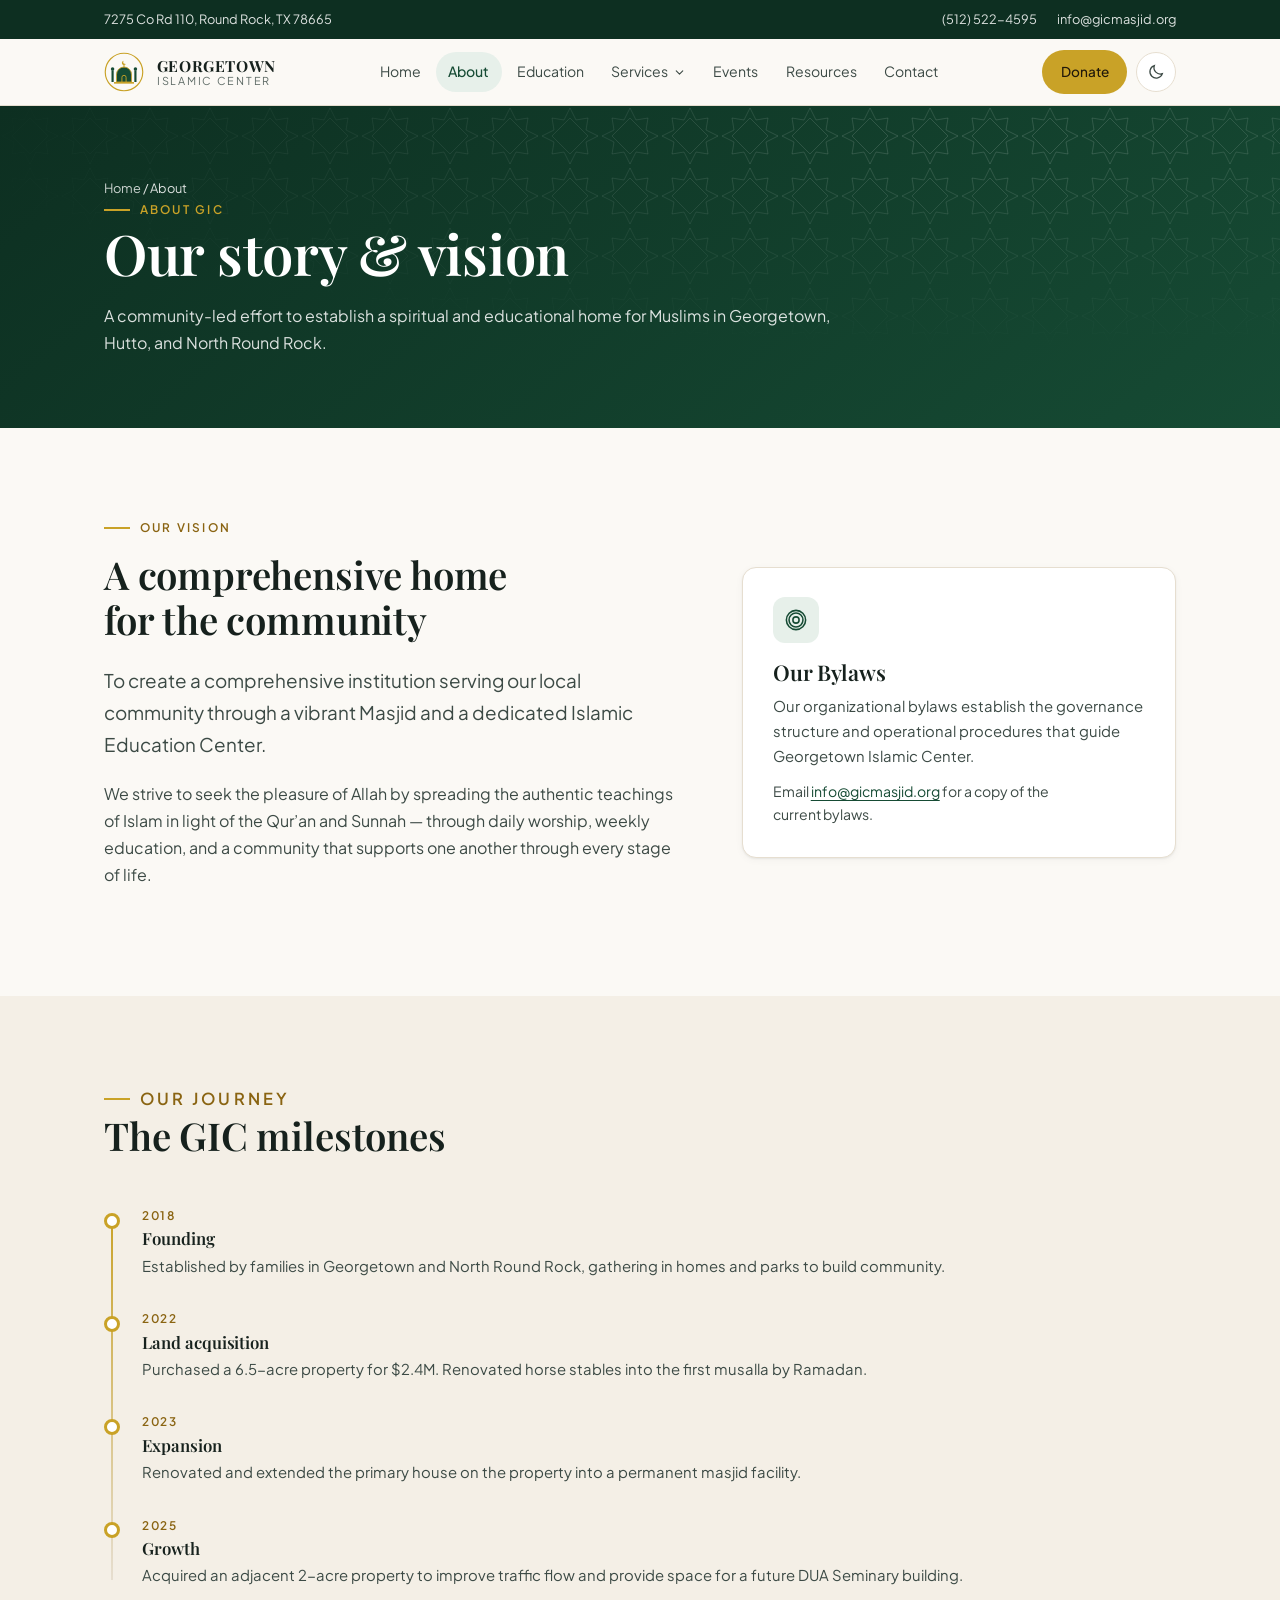
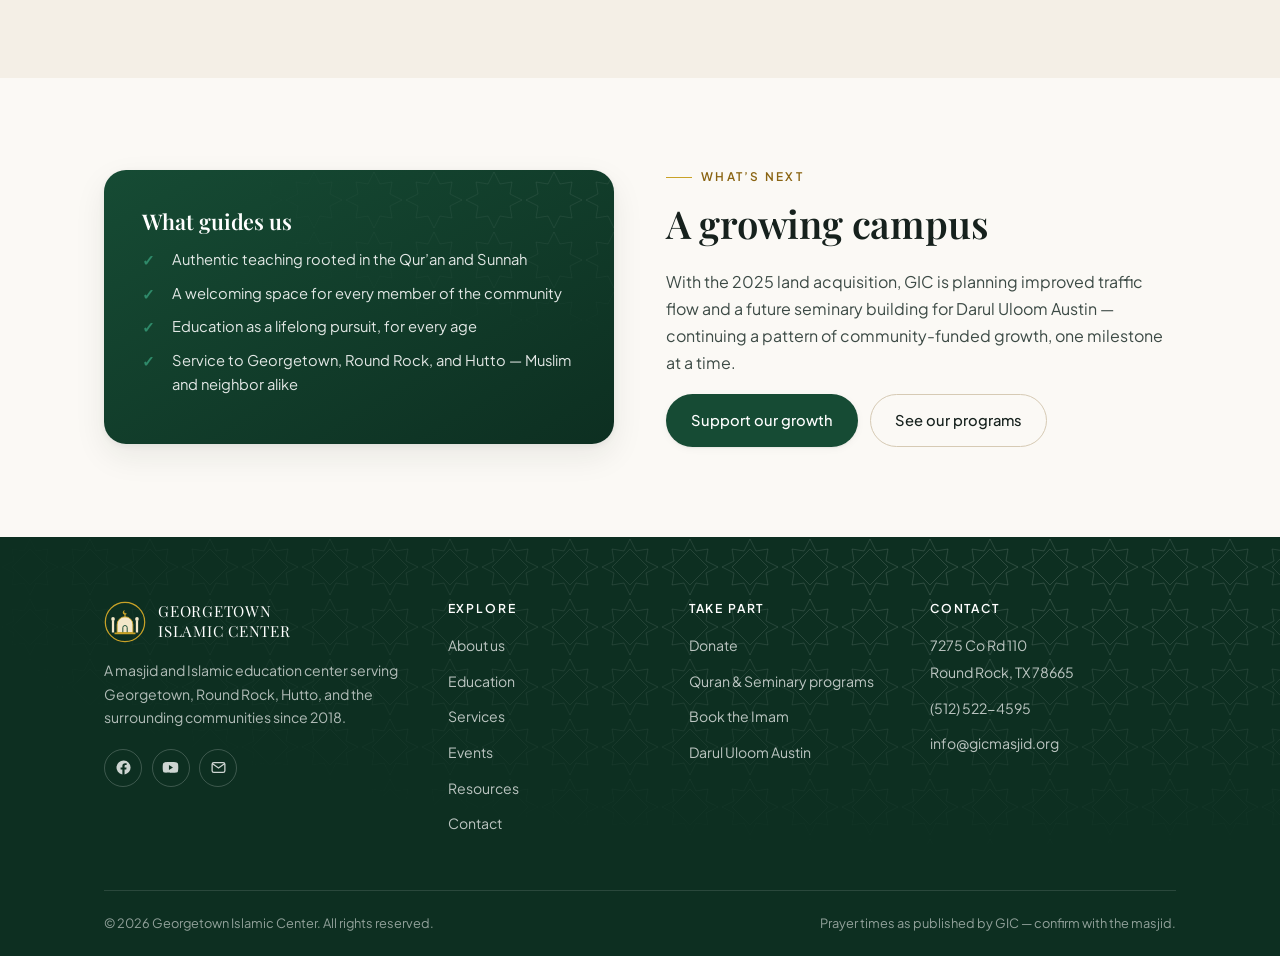
==== about.html @ dbbbb396 "Build GIC website: static HTML/CSS/JS, inspired by gicmasjid.org - Home, About, Education, Services," ====
<!doctype html>
<html lang="en">
<head>
<meta charset="utf-8">
<meta name="viewport" content="width=device-width, initial-scale=1">
<title>About Us | Georgetown Islamic Center</title>
<meta name="description" content="The story of Georgetown Islamic Center (GIC) — founded in 2018, from home gatherings to a 6.5-acre campus serving Georgetown, Round Rock, and Hutto, Texas.">
<link rel="canonical" href="https://akaban01.github.io/gic-web/about.html">
<meta property="og:type" content="website">
<meta property="og:site_name" content="Georgetown Islamic Center">
<meta property="og:title" content="About Us | Georgetown Islamic Center">
<meta property="og:description" content="The story of Georgetown Islamic Center (GIC) — founded in 2018, from home gatherings to a 6.5-acre campus serving Georgetown, Round Rock, and Hutto, Texas.">
<meta property="og:url" content="https://akaban01.github.io/gic-web/about.html">
<meta name="twitter:card" content="summary">
<meta name="theme-color" content="#164b34">
<link rel="icon" href="assets/img/favicon.svg" type="image/svg+xml">
<link rel="apple-touch-icon" href="assets/img/favicon.svg">
<link rel="preconnect" href="https://fonts.googleapis.com">
<link rel="preconnect" href="https://fonts.gstatic.com" crossorigin>
<link href="https://fonts.googleapis.com/css2?family=Playfair+Display:wght@600;700;800;900&family=Plus+Jakarta+Sans:wght@400;500;600;700;800&display=swap" rel="stylesheet">
<link rel="stylesheet" href="assets/css/site.css">
<script>(function(){try{var t=localStorage.getItem("gic-theme");if(t==="dark"||t==="light")document.documentElement.setAttribute("data-theme",t);}catch(e){}})();</script>
<script type="application/ld+json">
{
  "@context": "https://schema.org",
  "@type": "Mosque",
  "name": "Georgetown Islamic Center",
  "alternateName": "GIC",
  "url": "https://akaban01.github.io/gic-web/",
  "sameAs": ["https://www.facebook.com/GICMasjid/", "https://www.youtube.com/@gicmasjid"],
  "telephone": "+15125224595",
  "email": "info@gicmasjid.org",
  "foundingDate": "2018",
  "address": {
    "@type": "PostalAddress",
    "streetAddress": "7275 Co Rd 110",
    "addressLocality": "Round Rock",
    "addressRegion": "TX",
    "postalCode": "78665",
    "addressCountry": "US"
  }
}
</script>
</head>
<body>
<a class="skip-link" href="#main">Skip to content</a>
<div class="topbar">
  <div class="wrap">
    <div class="topbar-links">
      <a href="https://www.google.com/maps/search/?api=1&query=7275+Co+Rd+110+Round+Rock+TX+78665" target="_blank" rel="noopener">7275 Co Rd 110, Round Rock, TX 78665</a>
    </div>
    <div class="topbar-meta">
      <a href="tel:+15125224595">(512) 522-4595</a>
      <a href="mailto:info@gicmasjid.org">info@gicmasjid.org</a>
    </div>
  </div>
</div>
<header class="site-header">
  <div class="wrap">
    <a class="brand" href="index.html">
      <svg viewBox="0 0 48 48" aria-hidden="true" focusable="false">
  <circle cx="24" cy="24" r="22.5" fill="none" stroke="#c9a227" stroke-width="1.4"/>
  <rect x="9" y="22" width="2.6" height="14" fill="#164b34"/>
  <circle cx="10.3" cy="20.5" r="2.1" fill="#164b34"/>
  <rect x="36.4" y="22" width="2.6" height="14" fill="#164b34"/>
  <circle cx="37.7" cy="20.5" r="2.1" fill="#164b34"/>
  <path d="M15 36V27a9 9 0 0 1 18 0v9z" fill="#164b34"/>
  <path d="M15 36V27a9 9 0 0 1 18 0v9z" fill="none" stroke="#c9a227" stroke-width="1"/>
  <path d="M21.5 36v-5.5a2.5 2.5 0 0 1 5 0V36" fill="none" stroke="#c9a227" stroke-width="1.1"/>
  <path d="M24 18v-4" stroke="#c9a227" stroke-width="1.3" stroke-linecap="round"/>
  <path d="M24 10.5a2.6 2.6 0 1 0 2.4 3.6 2 2 0 1 1 -2.4-3.6z" fill="#c9a227"/>
  <path d="M12 36h24v2H12z" fill="#c9a227"/>
</svg>
      <span class="brand-text">
        <span class="brand-name">Georgetown</span>
        <span class="brand-sub">Islamic Center</span>
      </span>
    </a>

    <nav class="nav" id="primary-nav" aria-label="Primary">
      <a href="index.html">Home</a><a href="about.html" aria-current="page">About</a><a href="education.html">Education</a><div data-dropdown><a href="services.html" data-dropdown-trigger>Services <svg viewBox="0 0 24 24" fill="none" stroke="currentColor" stroke-width="2" stroke-linecap="round" stroke-linejoin="round"><path d="m6 9 6 6 6-6"/></svg></a><div class="nav-submenu"><a href="services.html#funeral-services">Funeral</a><a href="services.html#marriage-services">Marriage</a><a href="services.html#imam-services">Imam</a></div></div><a href="events.html">Events</a><a href="resources.html">Resources</a><a href="contact.html">Contact</a>
    </nav>

    <div class="header-actions">
      <a class="btn btn-gold btn-sm hide-donate" href="donate.html">Donate</a>
      <button class="icon-btn" type="button" data-theme-toggle aria-label="Switch colour theme">
        <svg viewBox="0 0 24 24" fill="none" stroke="currentColor" stroke-width="1.7" aria-hidden="true"><path d="M20.5 14.2A8.4 8.4 0 0 1 9.8 3.5a8.5 8.5 0 1 0 10.7 10.7z"/></svg>
      </button>
      <button class="icon-btn nav-toggle" type="button" data-nav-toggle aria-expanded="false" aria-controls="primary-nav" aria-label="Open menu">
        <svg viewBox="0 0 24 24" fill="none" stroke="currentColor" stroke-width="1.8" stroke-linecap="round" aria-hidden="true"><path d="M4 7h16M4 12h16M4 17h16"/></svg>
      </button>
    </div>
  </div>
</header>
<div class="nav-backdrop" aria-hidden="true"></div>

<main id="main">
<section class="page-hero">
  <div class="hero-pattern" aria-hidden="true"></div>
  <div class="wrap">
    <p class="crumbs"><a href="index.html">Home</a> / About</p>
    <p class="eyebrow">About GIC</p>
    <h1>Our story &amp; vision</h1>
    <p>A community-led effort to establish a spiritual and educational home for Muslims in Georgetown, Hutto, and North Round Rock.</p>
  </div>
</section>

<section>
  <div class="wrap">
    <div class="split wide-left">
      <div>
        <p class="eyebrow">Our vision</p>
        <h2>A comprehensive home for the community</h2>
        <p class="lead">To create a comprehensive institution serving our local community through a vibrant Masjid and a dedicated Islamic Education Center.</p>
        <p>We strive to seek the pleasure of Allah by spreading the authentic teachings of Islam in light of the Qur&rsquo;an and Sunnah &mdash; through daily worship, weekly education, and a community that supports one another through every stage of life.</p>
      </div>
      <div class="card">
        <span class="card-icon" aria-hidden="true"><svg viewBox="0 0 24 24" fill="none" stroke="currentColor" stroke-width="1.7"><circle cx="12" cy="12" r="3.4"/><circle cx="12" cy="12" r="7.6"/><circle cx="12" cy="12" r="10.5"/></svg></span>
        <h3>Our Bylaws</h3>
        <p>Our organizational bylaws establish the governance structure and operational procedures that guide Georgetown Islamic Center.</p>
        <p style="font-size:.88rem;">Email <a href="mailto:info@gicmasjid.org">info@gicmasjid.org</a> for a copy of the current bylaws.</p>
      </div>
    </div>
  </div>
</section>

<section class="bg-alt">
  <div class="wrap">
    <div class="section-head">
      <p class="eyebrow">Our journey</p>
      <h2>The GIC milestones</h2>
    </div>
    <ol class="timeline">
      <li>
        <span class="year">2018</span>
        <h3>Founding</h3>
        <p>Established by families in Georgetown and North Round Rock, gathering in homes and parks to build community.</p>
      </li>
      <li>
        <span class="year">2022</span>
        <h3>Land acquisition</h3>
        <p>Purchased a 6.5-acre property for $2.4M. Renovated horse stables into the first musalla by Ramadan.</p>
      </li>
      <li>
        <span class="year">2023</span>
        <h3>Expansion</h3>
        <p>Renovated and extended the primary house on the property into a permanent masjid facility.</p>
      </li>
      <li>
        <span class="year">2025</span>
        <h3>Growth</h3>
        <p>Acquired an adjacent 2-acre property to improve traffic flow and provide space for a future DUA Seminary building.</p>
      </li>
    </ol>
  </div>
</section>

<section>
  <div class="wrap">
    <div class="split">
      <div class="frame">
        <div class="pattern-overlay" aria-hidden="true"></div>
        <h3>What guides us</h3>
        <ul class="check-list" style="margin-bottom:0;">
          <li style="color:rgba(255,255,255,.88)">Authentic teaching rooted in the Qur&rsquo;an and Sunnah</li>
          <li style="color:rgba(255,255,255,.88)">A welcoming space for every member of the community</li>
          <li style="color:rgba(255,255,255,.88)">Education as a lifelong pursuit, for every age</li>
          <li style="color:rgba(255,255,255,.88)">Service to Georgetown, Round Rock, and Hutto &mdash; Muslim and neighbor alike</li>
        </ul>
      </div>
      <div>
        <p class="eyebrow">What&rsquo;s next</p>
        <h2>A growing campus</h2>
        <p>With the 2025 land acquisition, GIC is planning improved traffic flow and a future seminary building for Darul Uloom Austin &mdash; continuing a pattern of community-funded growth, one milestone at a time.</p>
        <div class="btn-row">
          <a class="btn btn-primary" href="donate.html">Support our growth</a>
          <a class="btn btn-ghost" href="education.html">See our programs</a>
        </div>
      </div>
    </div>
  </div>
</section>

</main>

<footer class="site-footer">
  <div class="hero-pattern" aria-hidden="true"></div>
  <div class="wrap">
    <div class="footer-grid">
      <div>
        <div class="footer-brand">
          <svg viewBox="0 0 48 48" aria-hidden="true" focusable="false">
  <circle cx="24" cy="24" r="22.5" fill="none" stroke="#c9a227" stroke-width="1.4"/>
  <rect x="9" y="22" width="2.6" height="14" fill="#f3e7c9"/>
  <circle cx="10.3" cy="20.5" r="2.1" fill="#f3e7c9"/>
  <rect x="36.4" y="22" width="2.6" height="14" fill="#f3e7c9"/>
  <circle cx="37.7" cy="20.5" r="2.1" fill="#f3e7c9"/>
  <path d="M15 36V27a9 9 0 0 1 18 0v9z" fill="#f3e7c9"/>
  <path d="M15 36V27a9 9 0 0 1 18 0v9z" fill="none" stroke="#c9a227" stroke-width="1"/>
  <path d="M21.5 36v-5.5a2.5 2.5 0 0 1 5 0V36" fill="none" stroke="#164b34" stroke-width="1.1"/>
  <path d="M24 18v-4" stroke="#c9a227" stroke-width="1.3" stroke-linecap="round"/>
  <path d="M24 10.5a2.6 2.6 0 1 0 2.4 3.6 2 2 0 1 1 -2.4-3.6z" fill="#c9a227"/>
  <path d="M12 36h24v2H12z" fill="#c9a227"/>
</svg>
          <span>Georgetown<br>Islamic Center</span>
        </div>
        <p>A masjid and Islamic education center serving Georgetown, Round Rock, Hutto, and the surrounding communities since 2018.</p>
        <div class="socials">
          <a href="https://www.facebook.com/GICMasjid/" target="_blank" rel="noopener" aria-label="Facebook"><svg viewBox="0 0 24 24" fill="currentColor"><path d="M22 12a10 10 0 1 0-11.6 9.9v-7h-2.5V12h2.5V9.8c0-2.5 1.5-3.9 3.8-3.9 1.1 0 2.2.2 2.2.2v2.5h-1.3c-1.2 0-1.6.8-1.6 1.6V12h2.8l-.4 2.9h-2.4v7A10 10 0 0 0 22 12z"/></svg></a>
          <a href="https://www.youtube.com/@gicmasjid" target="_blank" rel="noopener" aria-label="YouTube"><svg viewBox="0 0 24 24" fill="currentColor"><path d="M23 12s0-3.5-.45-5.2a2.9 2.9 0 0 0-2-2C18.8 4.3 12 4.3 12 4.3s-6.8 0-8.55.5a2.9 2.9 0 0 0-2 2C1 8.5 1 12 1 12s0 3.5.45 5.2a2.9 2.9 0 0 0 2 2c1.75.5 8.55.5 8.55.5s6.8 0 8.55-.5a2.9 2.9 0 0 0 2-2C23 15.5 23 12 23 12zM9.8 15.4V8.6l5.7 3.4z"/></svg></a>
          <a href="mailto:info@gicmasjid.org" aria-label="Email"><svg viewBox="0 0 24 24" fill="none" stroke="currentColor" stroke-width="1.8"><rect x="3" y="5" width="18" height="14" rx="2.5"/><path d="m3.6 6.8 8.4 6 8.4-6"/></svg></a>
        </div>
      </div>

      <div>
        <h4>Explore</h4>
        <ul>
          <li><a href="about.html">About us</a></li>
          <li><a href="education.html">Education</a></li>
          <li><a href="services.html">Services</a></li>
          <li><a href="events.html">Events</a></li>
          <li><a href="resources.html">Resources</a></li>
          <li><a href="contact.html">Contact</a></li>
        </ul>
      </div>

      <div>
        <h4>Take part</h4>
        <ul>
          <li><a href="donate.html">Donate</a></li>
          <li><a href="education.html">Quran &amp; Seminary programs</a></li>
          <li><a href="services.html#imam-services">Book the Imam</a></li>
          <li><a href="https://darululoomaustin.org/" target="_blank" rel="noopener">Darul Uloom Austin</a></li>
        </ul>
      </div>

      <div>
        <h4>Contact</h4>
        <ul>
          <li><a href="https://www.google.com/maps/search/?api=1&query=7275+Co+Rd+110+Round+Rock+TX+78665" target="_blank" rel="noopener">7275 Co Rd 110<br>Round Rock, TX 78665</a></li>
          <li><a href="tel:+15125224595">(512) 522-4595</a></li>
          <li><a href="mailto:info@gicmasjid.org">info@gicmasjid.org</a></li>
        </ul>
      </div>
    </div>

    <div class="footer-bottom">
      <span>&copy; <span data-year>2026</span> Georgetown Islamic Center. All rights reserved.</span>
      <span>Prayer times as published by GIC &mdash; confirm with the masjid.</span>
    </div>
  </div>
</footer>

<script src="assets/js/site.js" defer></script>
</body>
</html>
---- assets/css/site.css ----
/* =========================================================
   Georgetown Islamic Center (GIC) — design system
   Deep green + gold + warm ivory, echoing GIC's own brand
   ========================================================= */

:root {
  /* Brand */
  --gold:        #c9a227;
  --gold-deep:   #8a6412;   /* label/text gold — 4.5:1+ on light surfaces */
  --gold-soft:   #f3e7c9;
  --green:       #164b34;
  --green-deep:  #0d2f21;
  --green-soft:  #e7f0ea;

  /* Surfaces & text (light) */
  --bg:          #fbf9f5;
  --bg-alt:      #f4efe6;
  --surface:     #ffffff;
  --surface-2:   #fdfbf7;
  --ink:         #16211d;
  --ink-2:       #3c4a45;
  --ink-3:       #5f6c67;
  --line:        #e6ded0;
  --line-strong: #d6cab4;
  --link:        #164b34;
  --accent:      #164b34;   /* accent that reads on --surface */

  --shadow-sm: 0 1px 2px rgba(22, 33, 29, .06), 0 2px 8px rgba(22, 33, 29, .04);
  --shadow-md: 0 2px 6px rgba(22, 33, 29, .06), 0 12px 32px rgba(22, 33, 29, .08);
  --shadow-lg: 0 4px 12px rgba(22, 33, 29, .08), 0 24px 60px rgba(22, 33, 29, .12);

  --radius:    14px;
  --radius-lg: 22px;
  --radius-sm: 9px;

  --font-display: "Playfair Display", "Iowan Old Style", Georgia, serif;
  --font-body: "Plus Jakarta Sans", -apple-system, BlinkMacSystemFont, "Segoe UI", Roboto, sans-serif;

  --wrap: 1160px;
  --gutter: clamp(1.15rem, 4vw, 2.75rem);

  --pattern-ink: rgba(22, 75, 52, .1);
}

@media (prefers-color-scheme: dark) {
  :root:not([data-theme="light"]) {
    --bg:          #0d1411;
    --bg-alt:      #121b17;
    --surface:     #151f1a;
    --surface-2:   #19241f;
    --ink:         #edeae2;
    --ink-2:       #bcc4bf;
    --ink-3:       #8b9691;
    --line:        #26332c;
    --line-strong: #35453c;
    --link:        #d8b94a;
    --accent:      #d8b94a;
    --gold-deep:   #e0c463;
    --green-soft:  #16302a;
    --gold-soft:   #2b2519;
    --shadow-sm: 0 1px 2px rgba(0,0,0,.4);
    --shadow-md: 0 2px 6px rgba(0,0,0,.35), 0 12px 32px rgba(0,0,0,.35);
    --shadow-lg: 0 4px 12px rgba(0,0,0,.4), 0 24px 60px rgba(0,0,0,.45);
    --pattern-ink: rgba(201, 162, 39, .09);
  }
}

:root[data-theme="dark"] {
  --bg:          #0d1411;
  --bg-alt:      #121b17;
  --surface:     #151f1a;
  --surface-2:   #19241f;
  --ink:         #edeae2;
  --ink-2:       #bcc4bf;
  --ink-3:       #8b9691;
  --line:        #26332c;
  --line-strong: #35453c;
  --link:        #d8b94a;
  --accent:      #d8b94a;
  --gold-deep:   #e0c463;
  --green-soft:  #16302a;
  --gold-soft:   #2b2519;
  --shadow-sm: 0 1px 2px rgba(0,0,0,.4);
  --shadow-md: 0 2px 6px rgba(0,0,0,.35), 0 12px 32px rgba(0,0,0,.35);
  --shadow-lg: 0 4px 12px rgba(0,0,0,.4), 0 24px 60px rgba(0,0,0,.45);
  --pattern-ink: rgba(201, 162, 39, .09);
}

/* ---------- Base ---------- */

*, *::before, *::after { box-sizing: border-box; }

html { -webkit-text-size-adjust: 100%; scroll-behavior: smooth; overflow-x: hidden; }
@media (prefers-reduced-motion: reduce) { html { scroll-behavior: auto; } }

body {
  margin: 0;
  background: var(--bg);
  color: var(--ink);
  font-family: var(--font-body);
  font-size: 1rem;
  line-height: 1.68;
  -webkit-font-smoothing: antialiased;
  overflow-x: hidden;
}

h1, h2, h3, h4 {
  font-family: var(--font-display);
  font-weight: 600;
  line-height: 1.18;
  letter-spacing: -0.005em;
  color: var(--ink);
  margin: 0 0 .6em;
  text-wrap: balance;
}

h1 { font-size: clamp(2.1rem, 5.2vw, 3.5rem); }
h2 { font-size: clamp(1.65rem, 3.6vw, 2.4rem); }
h3 { font-size: clamp(1.12rem, 2vw, 1.35rem); }
h4 { font-size: 1.02rem; }

p { margin: 0 0 1.1em; color: var(--ink-2); text-wrap: pretty; }
a { color: var(--link); text-underline-offset: 3px; }

img, svg { max-width: 100%; }
hr { border: 0; border-top: 1px solid var(--line); margin: 2.5rem 0; }

:focus-visible {
  outline: 2.5px solid var(--gold-deep);
  outline-offset: 3px;
  border-radius: 4px;
}

.skip-link {
  position: absolute; left: -9999px; top: 0; z-index: 200;
  background: var(--green); color: #fff; padding: .75rem 1.15rem;
  border-radius: 0 0 var(--radius-sm) 0; font-size: .9rem;
}
.skip-link:focus { left: 0; }

/* ---------- Layout ---------- */

.wrap { width: 100%; max-width: var(--wrap); margin-inline: auto; padding-inline: var(--gutter); }
.wrap-narrow { max-width: 780px; }

section { padding-block: clamp(3.25rem, 7vw, 5.75rem); }
section.tight { padding-block: clamp(2.25rem, 4.5vw, 3.5rem); }
.bg-alt { background: var(--bg-alt); }
.bg-surface { background: var(--surface); }

.eyebrow {
  font-family: var(--font-body);
  font-size: .74rem; font-weight: 600;
  letter-spacing: .19em; text-transform: uppercase;
  color: var(--gold-deep);
  margin: 0 0 .85rem;
  display: flex; align-items: center; gap: .6rem;
}
.eyebrow::before {
  content: ""; width: 26px; height: 1.5px; background: var(--gold); flex: none;
}
.eyebrow.center { justify-content: center; }

.section-head { max-width: 640px; margin-bottom: clamp(2rem, 4vw, 3rem); }
.section-head.center { margin-inline: auto; text-align: center; }
.section-head.center .eyebrow { justify-content: center; }
.section-head p { font-size: 1.03rem; margin-bottom: 0; }

.lead { font-size: clamp(1.03rem, 1.9vw, 1.18rem); color: var(--ink-2); }

.grid { display: grid; gap: clamp(1rem, 2.2vw, 1.6rem); }
.g-2 { grid-template-columns: repeat(auto-fit, minmax(280px, 1fr)); }
.g-3 { grid-template-columns: repeat(auto-fit, minmax(265px, 1fr)); }
.g-4 { grid-template-columns: repeat(auto-fit, minmax(210px, 1fr)); }

/* ---------- Buttons ---------- */

.btn {
  display: inline-flex; align-items: center; justify-content: center; gap: .55rem;
  font-family: var(--font-body); font-size: .92rem; font-weight: 500;
  padding: .82rem 1.5rem;
  border-radius: 999px;
  border: 1.5px solid transparent;
  text-decoration: none;
  cursor: pointer;
  transition: transform .18s ease, background-color .18s ease, color .18s ease, border-color .18s ease, box-shadow .18s ease;
  white-space: nowrap;
}
.btn:hover { transform: translateY(-2px); }
.btn:active { transform: translateY(0); }
@media (prefers-reduced-motion: reduce) { .btn:hover { transform: none; } }

.btn-primary { background: var(--green); color: #fff; box-shadow: var(--shadow-sm); }
.btn-primary:hover { background: var(--green-deep); box-shadow: var(--shadow-md); }

.btn-gold { background: var(--gold); color: #21180a; }
.btn-gold:hover { background: #7d6029; color: #fff; }

.btn-ghost { border-color: var(--line-strong); color: var(--ink); background: transparent; }
.btn-ghost:hover { border-color: var(--gold-deep); background: var(--surface); }

.btn-onDark { border-color: rgba(255,255,255,.42); color: #fff; background: rgba(255,255,255,.05); }
.btn-onDark:hover { background: #fff; color: var(--green-deep); border-color: #fff; }

.btn-sm { padding: .6rem 1.1rem; font-size: .85rem; }

.btn-row { display: flex; flex-wrap: wrap; gap: .75rem; }

/* ---------- Header ---------- */

.topbar {
  background: var(--green-deep);
  color: rgba(255,255,255,.82);
  font-size: .8rem;
}
.topbar .wrap {
  display: flex; align-items: center; justify-content: space-between;
  gap: 1rem; padding-block: .55rem; flex-wrap: wrap;
}
.topbar a { color: rgba(255,255,255,.86); text-decoration: none; }
.topbar a:hover { color: var(--gold); }
.topbar-links { display: flex; gap: 1.25rem; align-items: center; flex-wrap: wrap; }
.topbar-meta { display: flex; gap: 1.25rem; align-items: center; }
@media (max-width: 720px) { .topbar-meta { display: none; } }

.site-header {
  position: sticky; top: 0; z-index: 100;
  border-bottom: 1px solid var(--line);
}
/* The translucent blur lives on a pseudo-element, not on .site-header itself:
   backdrop-filter makes an element the containing block for fixed-position
   descendants, which would clip the mobile nav drawer to the header's height. */
.site-header::before {
  content: ""; position: absolute; inset: 0; z-index: -1;
  background: color-mix(in srgb, var(--bg) 88%, transparent);
  backdrop-filter: blur(14px);
}
.site-header .wrap {
  display: flex; align-items: center; justify-content: space-between;
  gap: 1rem; padding-block: .7rem;
}

.brand { display: flex; align-items: center; gap: .8rem; text-decoration: none; color: var(--ink); }
.brand svg { width: 40px; height: 40px; flex: none; }
.brand-text { display: flex; flex-direction: column; line-height: 1.15; }
.brand-name {
  font-family: var(--font-display); font-weight: 700;
  font-size: .96rem; letter-spacing: .04em; text-transform: uppercase;
}
.brand-sub { font-size: .68rem; letter-spacing: .16em; text-transform: uppercase; color: var(--ink-3); }

.nav { display: flex; align-items: center; gap: .15rem; }
.nav a {
  padding: .5rem .78rem; border-radius: 999px;
  font-size: .88rem; color: var(--ink-2); text-decoration: none;
  transition: color .16s ease, background-color .16s ease;
}
.nav a:hover { color: var(--ink); background: var(--bg-alt); }
.nav a[aria-current="page"] { color: var(--accent); background: var(--green-soft); font-weight: 500; }

/* ---------- Nav dropdown (Services) ---------- */

.nav [data-dropdown] { position: relative; }
.nav [data-dropdown-trigger] { display: inline-flex; align-items: center; gap: .3rem; }
.nav [data-dropdown-trigger] svg { width: 13px; height: 13px; transition: transform .18s ease; }
.nav-submenu {
  list-style: none; margin: 0; padding: .4rem;
  display: none; flex-direction: column; gap: .1rem;
}
@media (min-width: 1025px) {
  .nav [data-dropdown]:hover [data-dropdown-trigger] svg,
  .nav [data-dropdown][data-open="true"] [data-dropdown-trigger] svg { transform: rotate(180deg); }
  .nav-submenu {
    position: absolute; top: calc(100% + 6px); left: 0; min-width: 190px;
    background: var(--surface); border: 1px solid var(--line); border-radius: var(--radius-sm);
    box-shadow: var(--shadow-lg); z-index: 10;
  }
  .nav [data-dropdown]:hover .nav-submenu,
  .nav [data-dropdown][data-open="true"] .nav-submenu { display: flex; }
  .nav-submenu a { border-radius: 8px; }
}
@media (max-width: 1024px) {
  .nav-submenu { padding-left: 1rem; display: flex; }
  .nav-submenu a { font-size: .9rem; color: var(--ink-3); }
}

.header-actions { display: flex; align-items: center; gap: .55rem; }

.icon-btn {
  width: 40px; height: 40px; display: grid; place-items: center;
  border-radius: 50%; border: 1px solid var(--line);
  background: var(--surface); color: var(--ink-2); cursor: pointer;
  transition: border-color .16s ease, color .16s ease;
}
.icon-btn:hover { border-color: var(--gold-deep); color: var(--ink); }
.icon-btn svg { width: 18px; height: 18px; }

.nav-toggle { display: none; }
@media (max-width: 1024px) {
  .nav-toggle { display: grid; }
  .nav {
    position: fixed; inset: 0 0 0 auto; width: min(330px, 84vw);
    background: var(--surface); border-left: 1px solid var(--line);
    flex-direction: column; align-items: stretch; gap: .2rem;
    /* --nav-top is set from the live header height when the drawer opens, so
       the first link never tucks under the sticky header (the topbar above it
       is only present at the top of the page). */
    padding: var(--nav-top, 5.5rem) 1.25rem 2rem;
    transform: translateX(100%); transition: transform .28s cubic-bezier(.4,0,.2,1);
    box-shadow: var(--shadow-lg); overflow-y: auto;
  }
  .nav[data-open="true"] { transform: translateX(0); }
  .nav a { padding: .8rem .9rem; border-radius: var(--radius-sm); font-size: .96rem; }
  .nav-backdrop {
    position: fixed; inset: 0; background: rgba(10,16,13,.45);
    opacity: 0; pointer-events: none; transition: opacity .28s ease; z-index: 99;
  }
  .nav-backdrop[data-open="true"] { opacity: 1; pointer-events: auto; }
}
@media (min-width: 1025px) { .nav-backdrop { display: none; } }
.hide-donate { display: inline-flex; }
@media (max-width: 560px) { .hide-donate { display: none; } }

/* ---------- Geometric pattern ---------- */

.pattern {
  background-image: url("data:image/svg+xml,%3Csvg xmlns='http://www.w3.org/2000/svg' width='60' height='60' viewBox='0 0 60 60'%3E%3Cg fill='none' stroke='%23ffffff' stroke-opacity='.13' stroke-width='1'%3E%3Cpath d='M30 2 36 14 48 12 46 24 58 30 46 36 48 48 36 46 30 58 24 46 12 48 14 36 2 30 14 24 12 12 24 14Z'/%3E%3Cpath d='M30 12 39 21 48 30 39 39 30 48 21 39 12 30 21 21Z'/%3E%3C/g%3E%3C/svg%3E");
  background-size: 60px 60px;
}

/* ---------- Hero ---------- */

.hero {
  position: relative;
  background: linear-gradient(150deg, var(--green-deep) 0%, var(--green) 58%, #17564a 100%);
  color: #fff;
  overflow: hidden;
  padding-block: clamp(3.5rem, 9vw, 7rem);
}
.hero::before {
  content: ""; position: absolute; inset: 0;
  background-image: inherit;
  opacity: .5;
}
.hero-pattern {
  position: absolute; inset: 0; pointer-events: none;
  background-image: url("data:image/svg+xml,%3Csvg xmlns='http://www.w3.org/2000/svg' width='60' height='60' viewBox='0 0 60 60'%3E%3Cg fill='none' stroke='%23ffffff' stroke-opacity='.14' stroke-width='1'%3E%3Cpath d='M30 2 36 14 48 12 46 24 58 30 46 36 48 48 36 46 30 58 24 46 12 48 14 36 2 30 14 24 12 12 24 14Z'/%3E%3Cpath d='M30 12 39 21 48 30 39 39 30 48 21 39 12 30 21 21Z'/%3E%3C/g%3E%3C/svg%3E");
  background-size: 60px 60px;
  mask-image: radial-gradient(115% 90% at 78% 12%, #000 5%, transparent 72%);
  -webkit-mask-image: radial-gradient(115% 90% at 78% 12%, #000 5%, transparent 72%);
}
.hero .wrap { position: relative; z-index: 1; }
.hero h1 { color: #fff; margin-bottom: .45em; }
.hero p { color: rgba(255,255,255,.86); }
.hero .eyebrow { color: var(--gold); }
.hero .eyebrow::before { background: var(--gold); }

.hero-layout { display: grid; gap: clamp(2rem, 4vw, 3.5rem); align-items: center; }
@media (min-width: 940px) { .hero-layout { grid-template-columns: 1.05fr .95fr; } }

.hero-arabic {
  font-size: clamp(1.4rem, 3vw, 1.85rem);
  color: var(--gold);
  margin-bottom: .5rem;
  line-height: 1.9;
  font-family: "Scheherazade New", "Noto Naskh Arabic", "Times New Roman", serif;
}

.page-hero {
  position: relative;
  background: linear-gradient(140deg, var(--green-deep), var(--green));
  color: #fff; overflow: hidden;
  padding-block: clamp(2.75rem, 6vw, 4.5rem);
}
.page-hero .wrap { position: relative; z-index: 1; }
.page-hero h1 { color: #fff; margin-bottom: .3em; }
.page-hero p { color: rgba(255,255,255,.85); max-width: 62ch; margin-bottom: 0; }
.page-hero .eyebrow { color: var(--gold); }
.page-hero .eyebrow::before { background: var(--gold); }

.crumbs { font-size: .8rem; color: rgba(255,255,255,.6); margin-bottom: 1rem; }
.crumbs a { color: rgba(255,255,255,.78); text-decoration: none; }
.crumbs a:hover { color: var(--gold); }

/* ---------- Prayer times card ---------- */

/* The prayer card sits inside the dark hero — keep its own light-surface colours. */
.hero .prayer-card p,
.page-hero .prayer-card p { color: var(--ink-2); }
.hero .prayer-card .prayer-card__date,
.page-hero .prayer-card .prayer-card__date { color: var(--ink-3); }
.hero .prayer-card .prayer-card__foot,
.page-hero .prayer-card .prayer-card__foot { color: var(--ink-3); }

.prayer-card {
  background: var(--surface);
  border: 1px solid var(--line);
  border-radius: var(--radius-lg);
  box-shadow: var(--shadow-lg);
  overflow: hidden;
  color: var(--ink);
}
.prayer-card__head {
  padding: 1.15rem 1.4rem;
  border-bottom: 1px solid var(--line);
  display: flex; justify-content: space-between; align-items: flex-start; gap: 1rem;
  background: var(--surface-2);
}
.prayer-card__head h3 { margin: 0 0 .15rem; font-size: 1.06rem; }
.prayer-card__date { font-size: .78rem; color: var(--ink-3); margin: 0; line-height: 1.5; }
.prayer-card__hijri { color: var(--gold-deep); font-weight: 500; }

.countdown {
  text-align: right; flex: none;
}
.countdown-label { font-size: .68rem; letter-spacing: .14em; text-transform: uppercase; color: var(--ink-3); display: block; }
.countdown-value {
  font-family: var(--font-display); font-size: 1.32rem; font-weight: 700;
  color: var(--accent); font-variant-numeric: tabular-nums; display: block; line-height: 1.3;
}
.countdown-name { font-size: .74rem; color: var(--ink-3); }

.prayer-rows { list-style: none; margin: 0; padding: .35rem 0; }
.prayer-rows li {
  display: grid; grid-template-columns: 1.6rem 1fr auto;
  align-items: center; gap: .85rem;
  padding: .62rem 1.4rem;
  font-size: .95rem;
  border-left: 3px solid transparent;
}
.prayer-rows li .p-icon { color: var(--gold-deep); display: grid; place-items: center; }
.prayer-rows li .p-icon svg { width: 17px; height: 17px; }
.prayer-rows li .p-name { color: var(--ink-2); }
.prayer-rows li .p-name small { display: block; font-size: .7rem; color: var(--ink-3); line-height: 1.3; }
.prayer-rows li .p-time {
  font-variant-numeric: tabular-nums; font-weight: 600; color: var(--ink);
  letter-spacing: .01em;
}
.prayer-rows li[data-next="true"] {
  background: var(--green-soft);
  border-left-color: var(--gold);
}
.prayer-rows li[data-next="true"] .p-name,
.prayer-rows li[data-next="true"] .p-time { color: var(--accent); font-weight: 600; }
.prayer-rows li.is-sun { opacity: .82; }

.prayer-card__foot {
  padding: .9rem 1.4rem 1.15rem;
  border-top: 1px solid var(--line);
  background: var(--surface-2);
  font-size: .76rem; color: var(--ink-3); line-height: 1.55;
}
.prayer-card__foot strong { color: var(--ink-2); font-weight: 600; }

.jumuah-strip {
  display: grid; grid-template-columns: 1fr 1fr; gap: 1px;
  background: var(--line);
  border-top: 1px solid var(--line);
}
.jumuah-strip div { background: var(--surface); padding: .95rem 1.4rem; }
.jumuah-strip span { display: block; font-size: .68rem; letter-spacing: .13em; text-transform: uppercase; color: var(--gold-deep); margin-bottom: .2rem; }
.jumuah-strip b { font-size: .98rem; color: var(--ink); font-weight: 600; font-variant-numeric: tabular-nums; }
.jumuah-strip small { display: block; font-size: .74rem; color: var(--ink-3); }

/* ---------- Cards ---------- */

.card {
  background: var(--surface);
  border: 1px solid var(--line);
  border-radius: var(--radius);
  padding: clamp(1.4rem, 2.4vw, 1.85rem);
  box-shadow: var(--shadow-sm);
  transition: transform .2s ease, box-shadow .2s ease, border-color .2s ease;
  display: flex; flex-direction: column;
}
a.card { text-decoration: none; color: inherit; }
a.card:hover, .card.hoverable:hover {
  transform: translateY(-3px);
  box-shadow: var(--shadow-md);
  border-color: var(--line-strong);
}
@media (prefers-reduced-motion: reduce) { a.card:hover { transform: none; } }
.card h3 { margin-bottom: .5rem; }
.card p { font-size: .93rem; margin-bottom: 0; }
.card p + p { margin-top: .7rem; }
.card .card-link {
  margin-top: auto; padding-top: 1.1rem;
  font-size: .85rem; font-weight: 500; color: var(--accent);
  display: inline-flex; align-items: center; gap: .4rem;
}
a.card:hover .card-link { gap: .65rem; }

.card-icon {
  width: 46px; height: 46px; border-radius: 12px;
  display: grid; place-items: center; margin-bottom: 1.05rem;
  background: var(--green-soft); color: var(--accent);
  flex: none;
}
.card-icon svg { width: 22px; height: 22px; }
.card-icon.gold { background: var(--gold-soft); color: var(--gold-deep); }

.tag {
  display: inline-block; font-size: .7rem; font-weight: 600;
  letter-spacing: .09em; text-transform: uppercase;
  padding: .28rem .62rem; border-radius: 999px;
  background: var(--gold-soft); color: var(--gold-deep);
  margin-bottom: .8rem; align-self: flex-start;
}
.tag.green { background: var(--green-soft); color: var(--accent); }

/* Definition list used for schedules / fees */
.meta-list { margin: 1.1rem 0 0; padding: 0; border-top: 1px solid var(--line); }
.meta-list div {
  display: flex; justify-content: space-between; gap: 1rem;
  padding: .58rem 0; border-bottom: 1px solid var(--line);
  font-size: .875rem;
}
.meta-list dt { color: var(--ink-3); margin: 0; }
.meta-list dd { margin: 0; color: var(--ink); font-weight: 500; text-align: right; }

/* ---------- Stats ---------- */

.stats { display: grid; grid-template-columns: repeat(auto-fit, minmax(160px, 1fr)); gap: 1px; background: var(--line); border: 1px solid var(--line); border-radius: var(--radius); overflow: hidden; }
.stats div { background: var(--surface); padding: 1.5rem 1.25rem; text-align: center; }
.stats b { display: block; font-family: var(--font-display); font-size: clamp(1.6rem, 3.4vw, 2.15rem); color: var(--accent); line-height: 1.1; }
.stats span { display: block; font-size: .78rem; color: var(--ink-3); letter-spacing: .07em; text-transform: uppercase; margin-top: .4rem; }

/* ---------- Timeline ---------- */

.timeline { list-style: none; margin: 0; padding: 0; position: relative; }
.timeline::before {
  content: ""; position: absolute; left: 7px; top: .5rem; bottom: .5rem;
  width: 2px; background: linear-gradient(var(--gold), var(--line));
}
.timeline li { position: relative; padding: 0 0 1.9rem 2.4rem; }
.timeline li:last-child { padding-bottom: 0; }
.timeline li::before {
  content: ""; position: absolute; left: 0; top: .42rem;
  width: 16px; height: 16px; border-radius: 50%;
  background: var(--surface); border: 3px solid var(--gold);
}
.timeline h3 { font-size: 1.05rem; margin-bottom: .3rem; }
.timeline .year {
  font-size: .74rem; font-weight: 600; letter-spacing: .13em; text-transform: uppercase;
  color: var(--gold-deep); display: block; margin-bottom: .2rem;
}
.timeline p { font-size: .93rem; margin-bottom: 0; }

/* ---------- People ---------- */

.person {
  background: var(--surface); border: 1px solid var(--line);
  border-radius: var(--radius); padding: 1.5rem 1.35rem; text-align: center;
}
.person .avatar {
  width: 62px; height: 62px; border-radius: 50%; margin: 0 auto .9rem;
  display: grid; place-items: center;
  background: linear-gradient(140deg, var(--gold-soft), var(--green-soft));
  color: var(--accent); font-family: var(--font-display); font-size: 1.22rem; font-weight: 700;
  border: 1px solid var(--line);
}
.person h3 { font-size: 1.02rem; margin-bottom: .18rem; }
.person span { display: block; font-size: .8rem; color: var(--ink-3); letter-spacing: .05em; }
.person-mail {
  display: inline-block; margin-top: .6rem;
  font-size: .78rem; color: var(--accent); text-decoration: none;
  overflow-wrap: anywhere;
  border-bottom: 1px solid transparent; transition: border-color .16s ease;
}
.person-mail:hover { border-bottom-color: currentColor; }

/* ---------- Callout / notice ---------- */

.notice {
  border: 1px solid var(--line);
  border-left: 4px solid var(--gold);
  background: var(--surface);
  border-radius: var(--radius-sm);
  padding: 1.1rem 1.3rem;
  font-size: .9rem;
  color: var(--ink-2);
}
.notice strong { color: var(--ink); }
.notice p:last-child { margin-bottom: 0; }
.notice.green { border-left-color: var(--green); }

.check-list, .cross-list { list-style: none; margin: 0 0 1.2rem; padding: 0; }
.check-list li, .cross-list li {
  position: relative; padding-left: 1.85rem; margin-bottom: .55rem;
  font-size: .92rem; color: var(--ink-2);
}
.check-list li::before, .cross-list li::before {
  position: absolute; left: 0; top: 0;
  font-size: .95rem; line-height: 1.68;
}
.check-list li::before { content: "✓"; color: #2f8a6a; font-weight: 700; }
.cross-list li::before { content: "✕"; color: #c4553e; font-weight: 700; }

.pill-set { display: flex; flex-wrap: wrap; gap: .5rem; margin: 0 0 1.25rem; padding: 0; list-style: none; }
.pill-set li {
  font-size: .82rem; padding: .38rem .85rem; border-radius: 999px;
  background: var(--bg-alt); border: 1px solid var(--line); color: var(--ink-2);
}

/* ---------- Split feature ---------- */

.split { display: grid; gap: clamp(2rem, 4vw, 3.5rem); align-items: center; }
@media (min-width: 900px) { .split { grid-template-columns: 1fr 1fr; } }
.split.wide-left { grid-template-columns: 1fr; }
@media (min-width: 900px) { .split.wide-left { grid-template-columns: 1.15fr .85fr; } }

.frame {
  border-radius: var(--radius-lg);
  background: linear-gradient(150deg, var(--green) 0%, var(--green-deep) 100%);
  padding: clamp(1.75rem, 3vw, 2.5rem);
  color: #fff; position: relative; overflow: hidden;
  box-shadow: var(--shadow-md);
}
.frame h3, .frame h2 { color: #fff; }
.frame p { color: rgba(255,255,255,.85); }
.frame .pattern-overlay {
  position: absolute; inset: 0; pointer-events: none; opacity: .5;
  background-image: url("data:image/svg+xml,%3Csvg xmlns='http://www.w3.org/2000/svg' width='60' height='60' viewBox='0 0 60 60'%3E%3Cg fill='none' stroke='%23ffffff' stroke-opacity='.16' stroke-width='1'%3E%3Cpath d='M30 2 36 14 48 12 46 24 58 30 46 36 48 48 36 46 30 58 24 46 12 48 14 36 2 30 14 24 12 12 24 14Z'/%3E%3C/g%3E%3C/svg%3E");
  background-size: 60px 60px;
  mask-image: radial-gradient(90% 80% at 90% 8%, #000, transparent 70%);
  -webkit-mask-image: radial-gradient(90% 80% at 90% 8%, #000, transparent 70%);
}
.frame > * { position: relative; z-index: 1; }

/* ---------- CTA band ---------- */

.cta-band {
  position: relative; overflow: hidden;
  background: linear-gradient(120deg, var(--green-deep), var(--green) 70%, #17564a);
  color: #fff;
  padding-block: clamp(3rem, 6vw, 4.75rem);
}
.cta-band h2 { color: #fff; }
.cta-band p { color: rgba(255,255,255,.85); }
.cta-band .wrap { position: relative; z-index: 1; }

.donate-grid { display: grid; gap: 1rem; grid-template-columns: repeat(auto-fit, minmax(220px, 1fr)); margin-top: 1.75rem; }
.donate-card {
  background: rgba(255,255,255,.07);
  border: 1px solid rgba(255,255,255,.16);
  border-radius: var(--radius); padding: 1.3rem;
  text-decoration: none; color: #fff; display: block;
  transition: background-color .18s ease, border-color .18s ease, transform .18s ease;
}
.donate-card:hover { background: rgba(255,255,255,.13); border-color: var(--gold); transform: translateY(-3px); }
.donate-card b { display: block; font-family: var(--font-display); font-size: 1.06rem; margin-bottom: .3rem; }
.donate-card span { font-size: .84rem; color: rgba(255,255,255,.8); word-break: break-word; }

/* ---------- Contact / map ---------- */

.contact-grid { display: grid; gap: clamp(1.5rem, 3vw, 2.5rem); }
@media (min-width: 900px) { .contact-grid { grid-template-columns: .9fr 1.1fr; } }

.contact-list { list-style: none; margin: 0; padding: 0; }
.contact-list li { display: flex; gap: .95rem; padding: .95rem 0; border-bottom: 1px solid var(--line); }
.contact-list li:last-child { border-bottom: 0; }
.contact-list .ci {
  width: 38px; height: 38px; flex: none; border-radius: 10px;
  display: grid; place-items: center; background: var(--green-soft); color: var(--accent);
}
.contact-list .ci svg { width: 18px; height: 18px; }
.contact-list b { display: block; font-size: .74rem; letter-spacing: .12em; text-transform: uppercase; color: var(--ink-3); font-weight: 600; margin-bottom: .15rem; }
.contact-list a, .contact-list span { color: var(--ink); text-decoration: none; font-size: .95rem; }
.contact-list a:hover { color: var(--gold-deep); }

.map-embed {
  border: 1px solid var(--line); border-radius: var(--radius); overflow: hidden;
  box-shadow: var(--shadow-sm); background: var(--bg-alt); min-height: 340px;
  display: block; width: 100%;
}
.map-embed iframe { display: block; width: 100%; height: 100%; min-height: 340px; border: 0; }

/* ---------- Table ---------- */

.table-wrap { overflow-x: auto; border: 1px solid var(--line); border-radius: var(--radius); background: var(--surface); }
table { width: 100%; border-collapse: collapse; font-size: .92rem; min-width: 460px; }
th, td { padding: .85rem 1.15rem; text-align: left; border-bottom: 1px solid var(--line); }
th { font-size: .74rem; letter-spacing: .1em; text-transform: uppercase; color: var(--ink-3); font-weight: 600; background: var(--surface-2); }
tbody tr:last-child td { border-bottom: 0; }
td { color: var(--ink-2); }
td:first-child { color: var(--ink); font-weight: 500; }

/* ---------- Accordion ---------- */

details.faq {
  border: 1px solid var(--line); border-radius: var(--radius-sm);
  background: var(--surface); margin-bottom: .7rem; overflow: hidden;
}
details.faq summary {
  cursor: pointer; padding: 1rem 1.25rem; font-weight: 500; font-size: .96rem;
  list-style: none; display: flex; justify-content: space-between; align-items: center; gap: 1rem;
  color: var(--ink);
}
details.faq summary::-webkit-details-marker { display: none; }
details.faq summary::after {
  content: "+"; font-size: 1.3rem; color: var(--gold-deep); line-height: 1; flex: none;
  transition: transform .2s ease;
}
details.faq[open] summary::after { transform: rotate(45deg); }
details.faq .faq-body { padding: 0 1.25rem 1.15rem; font-size: .92rem; color: var(--ink-2); }
details.faq .faq-body p:last-child { margin-bottom: 0; }

/* ---------- Footer ---------- */

.site-footer {
  background: var(--green-deep); color: rgba(255,255,255,.72);
  padding-block: clamp(2.75rem, 5vw, 4rem) 0;
  position: relative; overflow: hidden;
}
.site-footer .wrap { position: relative; z-index: 1; }
.footer-grid { display: grid; gap: 2.25rem; grid-template-columns: repeat(auto-fit, minmax(200px, 1fr)); }
.footer-grid > div:first-child { grid-column: span 1; min-width: 240px; }
@media (min-width: 860px) { .footer-grid { grid-template-columns: 1.5fr 1fr 1fr 1.2fr; } }
.site-footer h4 {
  color: #fff; font-family: var(--font-body); font-size: .76rem; font-weight: 600;
  letter-spacing: .15em; text-transform: uppercase; margin-bottom: 1.05rem;
}
.site-footer p { color: rgba(255,255,255,.68); font-size: .88rem; }
.site-footer ul { list-style: none; margin: 0; padding: 0; }
.site-footer li { margin-bottom: .55rem; }
.site-footer a { color: rgba(255,255,255,.72); text-decoration: none; font-size: .88rem; }
.site-footer a:hover { color: var(--gold); }
.footer-brand { display: flex; align-items: center; gap: .75rem; margin-bottom: 1rem; }
.footer-brand svg { width: 42px; height: 42px; }
.footer-brand span { font-family: var(--font-display); color: #fff; font-size: .95rem; letter-spacing: .05em; text-transform: uppercase; line-height: 1.3; }

.socials { display: flex; gap: .6rem; margin-top: 1.2rem; }
.socials a {
  width: 38px; height: 38px; border-radius: 50%;
  border: 1px solid rgba(255,255,255,.2);
  display: grid; place-items: center; color: rgba(255,255,255,.8);
  transition: background-color .18s ease, color .18s ease, border-color .18s ease;
}
.socials a:hover { background: var(--gold); color: var(--green-deep); border-color: var(--gold); }
.socials svg { width: 17px; height: 17px; }

.footer-bottom {
  margin-top: 2.75rem; padding-block: 1.35rem;
  border-top: 1px solid rgba(255,255,255,.12);
  display: flex; flex-wrap: wrap; gap: .6rem 1.5rem; justify-content: space-between;
  font-size: .8rem; color: rgba(255,255,255,.55);
}

/* ---------- Utilities ---------- */

.center { text-align: center; }
.mt-0 { margin-top: 0; }
.mt-1 { margin-top: 1rem; }
.mt-2 { margin-top: 2rem; }
.mb-0 { margin-bottom: 0; }
.muted { color: var(--ink-3); font-size: .88rem; }
.sr-only {
  position: absolute; width: 1px; height: 1px; padding: 0; margin: -1px;
  overflow: hidden; clip: rect(0 0 0 0); white-space: nowrap; border: 0;
}
[hidden] { display: none !important; }
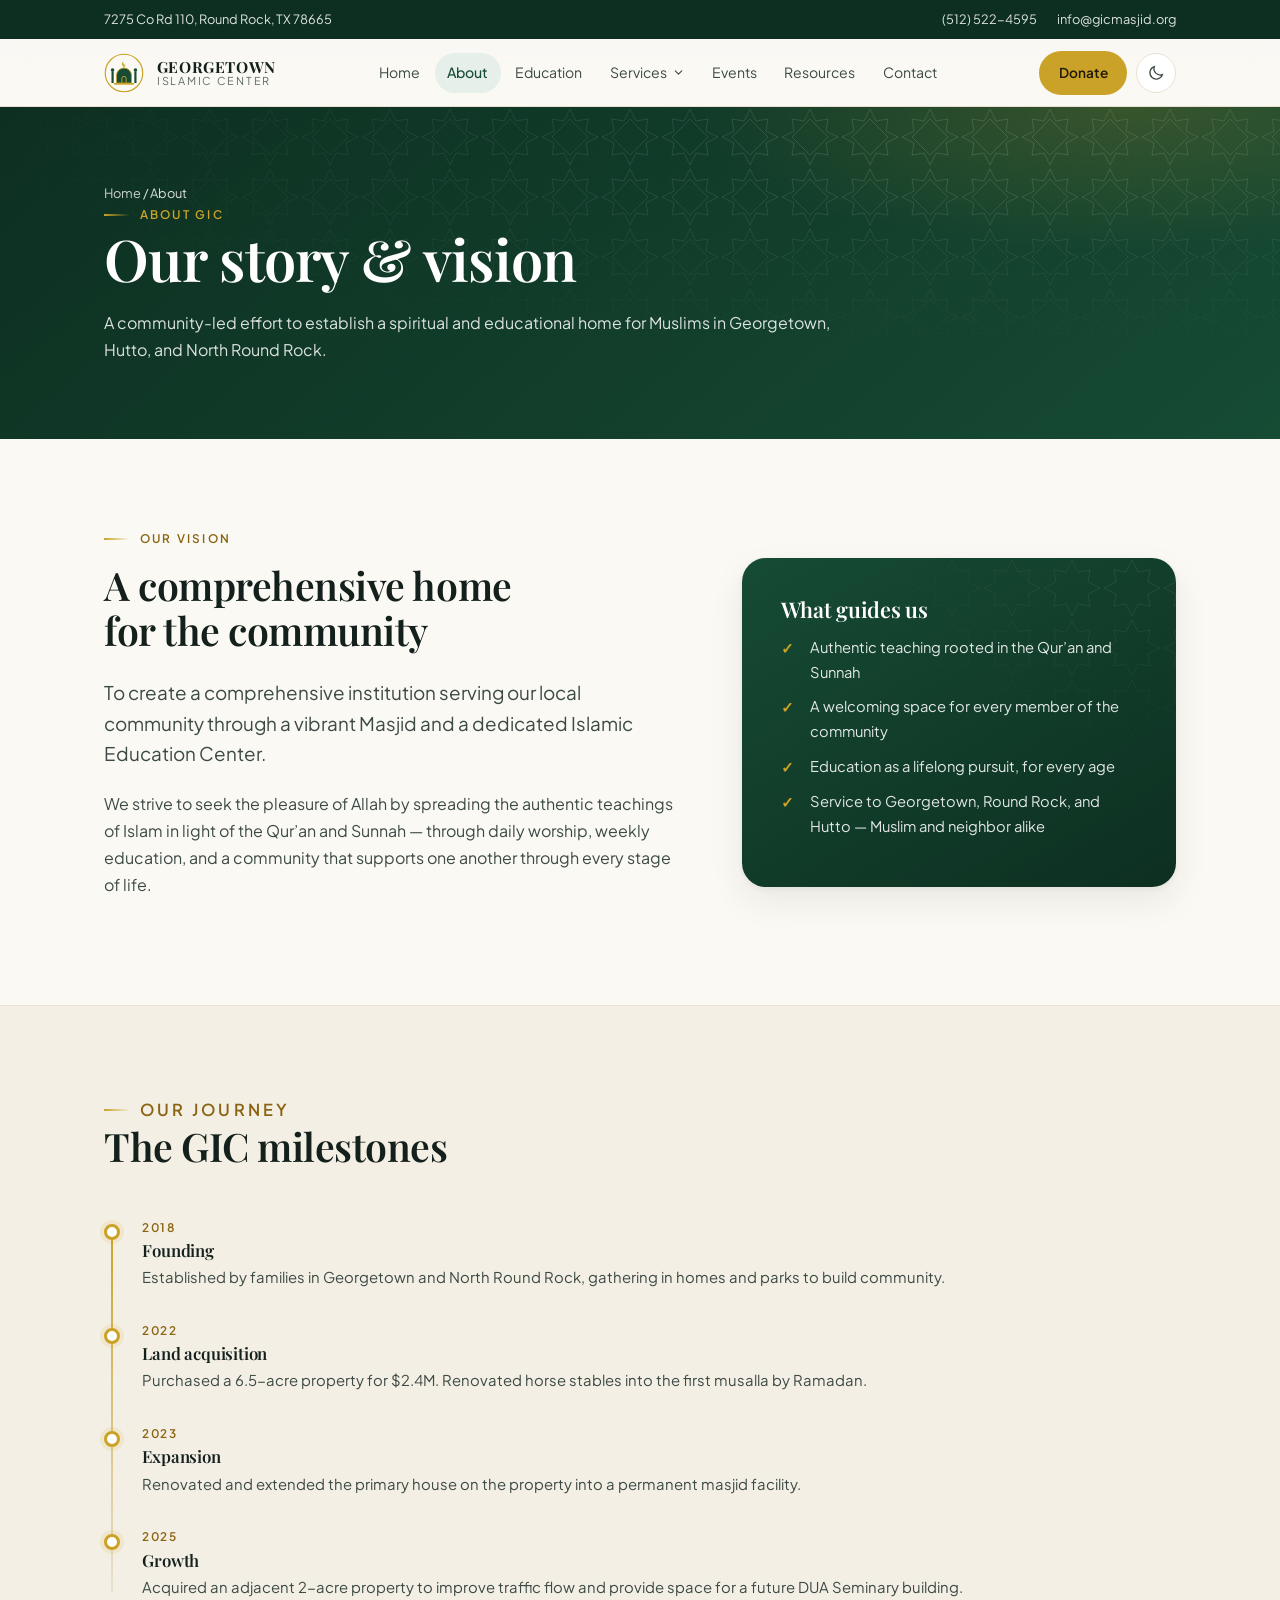
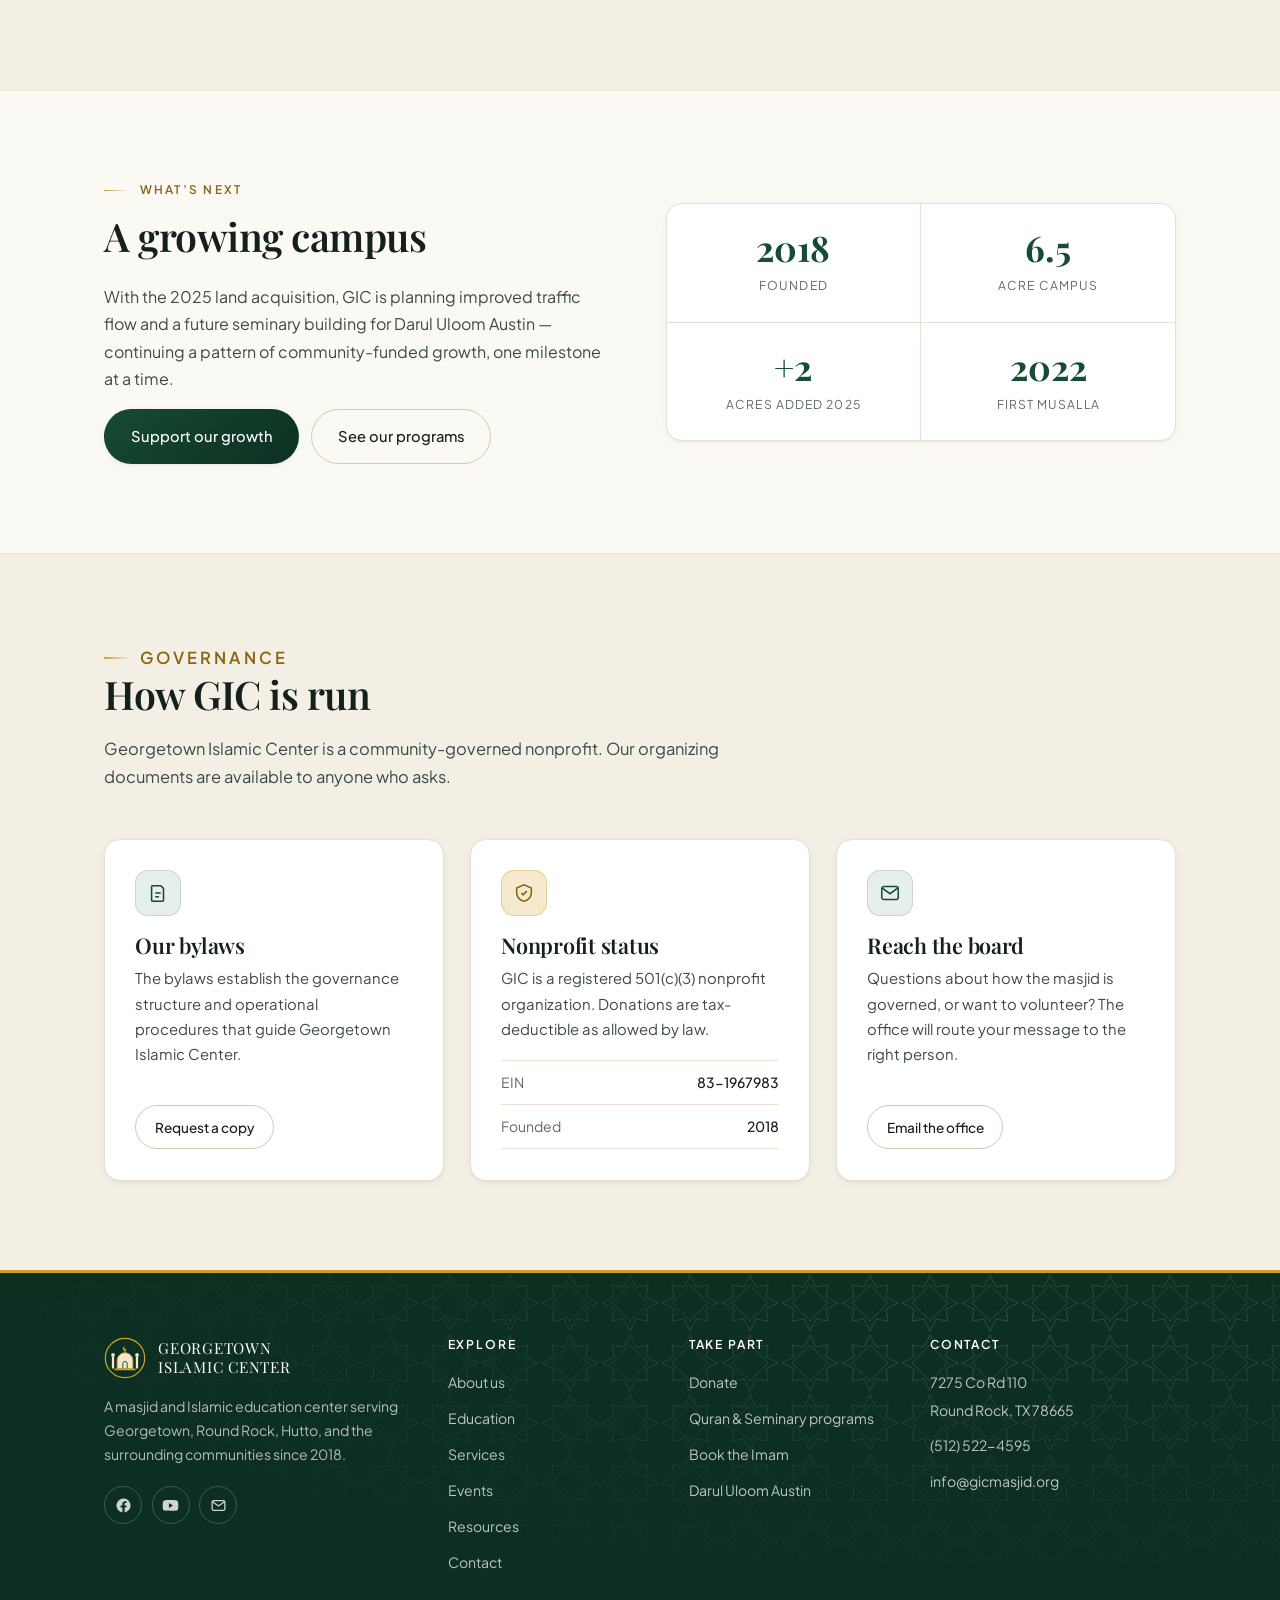
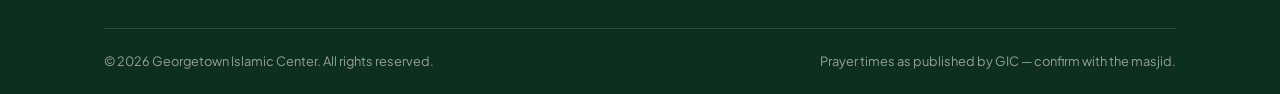
==== commit 570f2546: "Refresh the visual design and regroup mismatched page content Looks: - Warmer surfaces, deeper ink, " ====
--- a/about.html
+++ b/about.html
@@ -114,60 +114,54 @@
         <p class="lead">To create a comprehensive institution serving our local community through a vibrant Masjid and a dedicated Islamic Education Center.</p>
         <p>We strive to seek the pleasure of Allah by spreading the authentic teachings of Islam in light of the Qur&rsquo;an and Sunnah &mdash; through daily worship, weekly education, and a community that supports one another through every stage of life.</p>
       </div>
-      <div class="card">
-        <span class="card-icon" aria-hidden="true"><svg viewBox="0 0 24 24" fill="none" stroke="currentColor" stroke-width="1.7"><circle cx="12" cy="12" r="3.4"/><circle cx="12" cy="12" r="7.6"/><circle cx="12" cy="12" r="10.5"/></svg></span>
-        <h3>Our Bylaws</h3>
-        <p>Our organizational bylaws establish the governance structure and operational procedures that guide Georgetown Islamic Center.</p>
-        <p style="font-size:.88rem;">Email <a href="mailto:info@gicmasjid.org">info@gicmasjid.org</a> for a copy of the current bylaws.</p>
-      </div>
-    </div>
-  </div>
-</section>
-
-<section class="bg-alt">
-  <div class="wrap">
-    <div class="section-head">
-      <p class="eyebrow">Our journey</p>
-      <h2>The GIC milestones</h2>
-    </div>
-    <ol class="timeline">
-      <li>
-        <span class="year">2018</span>
-        <h3>Founding</h3>
-        <p>Established by families in Georgetown and North Round Rock, gathering in homes and parks to build community.</p>
-      </li>
-      <li>
-        <span class="year">2022</span>
-        <h3>Land acquisition</h3>
-        <p>Purchased a 6.5-acre property for $2.4M. Renovated horse stables into the first musalla by Ramadan.</p>
-      </li>
-      <li>
-        <span class="year">2023</span>
-        <h3>Expansion</h3>
-        <p>Renovated and extended the primary house on the property into a permanent masjid facility.</p>
-      </li>
-      <li>
-        <span class="year">2025</span>
-        <h3>Growth</h3>
-        <p>Acquired an adjacent 2-acre property to improve traffic flow and provide space for a future DUA Seminary building.</p>
-      </li>
-    </ol>
-  </div>
-</section>
-
-<section>
-  <div class="wrap">
-    <div class="split">
       <div class="frame">
         <div class="pattern-overlay" aria-hidden="true"></div>
         <h3>What guides us</h3>
         <ul class="check-list" style="margin-bottom:0;">
-          <li style="color:rgba(255,255,255,.88)">Authentic teaching rooted in the Qur&rsquo;an and Sunnah</li>
-          <li style="color:rgba(255,255,255,.88)">A welcoming space for every member of the community</li>
-          <li style="color:rgba(255,255,255,.88)">Education as a lifelong pursuit, for every age</li>
-          <li style="color:rgba(255,255,255,.88)">Service to Georgetown, Round Rock, and Hutto &mdash; Muslim and neighbor alike</li>
-        </ul>
-      </div>
+          <li>Authentic teaching rooted in the Qur&rsquo;an and Sunnah</li>
+          <li>A welcoming space for every member of the community</li>
+          <li>Education as a lifelong pursuit, for every age</li>
+          <li>Service to Georgetown, Round Rock, and Hutto &mdash; Muslim and neighbor alike</li>
+        </ul>
+      </div>
+    </div>
+  </div>
+</section>
+
+<section class="bg-alt">
+  <div class="wrap">
+    <div class="section-head">
+      <p class="eyebrow">Our journey</p>
+      <h2>The GIC milestones</h2>
+    </div>
+    <ol class="timeline">
+      <li>
+        <span class="year">2018</span>
+        <h3>Founding</h3>
+        <p>Established by families in Georgetown and North Round Rock, gathering in homes and parks to build community.</p>
+      </li>
+      <li>
+        <span class="year">2022</span>
+        <h3>Land acquisition</h3>
+        <p>Purchased a 6.5-acre property for $2.4M. Renovated horse stables into the first musalla by Ramadan.</p>
+      </li>
+      <li>
+        <span class="year">2023</span>
+        <h3>Expansion</h3>
+        <p>Renovated and extended the primary house on the property into a permanent masjid facility.</p>
+      </li>
+      <li>
+        <span class="year">2025</span>
+        <h3>Growth</h3>
+        <p>Acquired an adjacent 2-acre property to improve traffic flow and provide space for a future DUA Seminary building.</p>
+      </li>
+    </ol>
+  </div>
+</section>
+
+<section>
+  <div class="wrap">
+    <div class="split">
       <div>
         <p class="eyebrow">What&rsquo;s next</p>
         <h2>A growing campus</h2>
@@ -175,6 +169,49 @@
         <div class="btn-row">
           <a class="btn btn-primary" href="donate.html">Support our growth</a>
           <a class="btn btn-ghost" href="education.html">See our programs</a>
+        </div>
+      </div>
+      <div class="stats two">
+        <div><b>2018</b><span>Founded</span></div>
+        <div><b>6.5</b><span>Acre campus</span></div>
+        <div><b>+2</b><span>Acres added 2025</span></div>
+        <div><b>2022</b><span>First musalla</span></div>
+      </div>
+    </div>
+  </div>
+</section>
+
+<section class="bg-alt">
+  <div class="wrap">
+    <div class="section-head">
+      <p class="eyebrow">Governance</p>
+      <h2>How GIC is run</h2>
+      <p>Georgetown Islamic Center is a community-governed nonprofit. Our organizing documents are available to anyone who asks.</p>
+    </div>
+    <div class="grid g-3">
+      <div class="card">
+        <span class="card-icon" aria-hidden="true"><svg viewBox="0 0 24 24" fill="none" stroke="currentColor" stroke-width="1.7"><path d="M6 4h9l3 3v13a1 1 0 0 1-1 1H6a1 1 0 0 1-1-1V5a1 1 0 0 1 1-1z"/><path d="M9 12h6M9 16h4"/></svg></span>
+        <h3>Our bylaws</h3>
+        <p>The bylaws establish the governance structure and operational procedures that guide Georgetown Islamic Center.</p>
+        <div class="btn-row">
+          <a class="btn btn-ghost btn-sm" href="mailto:info@gicmasjid.org?subject=GIC%20Bylaws">Request a copy</a>
+        </div>
+      </div>
+      <div class="card">
+        <span class="card-icon gold" aria-hidden="true"><svg viewBox="0 0 24 24" fill="none" stroke="currentColor" stroke-width="1.7"><path d="M12 3 4 6.5v5c0 4.6 3.3 8.6 8 9.5 4.7-.9 8-4.9 8-9.5v-5z"/><path d="m9 12 2 2 4-4"/></svg></span>
+        <h3>Nonprofit status</h3>
+        <p>GIC is a registered 501(c)(3) nonprofit organization. Donations are tax-deductible as allowed by law.</p>
+        <dl class="meta-list">
+          <div><dt>EIN</dt><dd>83-1967983</dd></div>
+          <div><dt>Founded</dt><dd>2018</dd></div>
+        </dl>
+      </div>
+      <div class="card">
+        <span class="card-icon" aria-hidden="true"><svg viewBox="0 0 24 24" fill="none" stroke="currentColor" stroke-width="1.7"><rect x="3" y="5" width="18" height="14" rx="2.5"/><path d="m3.6 6.8 8.4 6 8.4-6"/></svg></span>
+        <h3>Reach the board</h3>
+        <p>Questions about how the masjid is governed, or want to volunteer? The office will route your message to the right person.</p>
+        <div class="btn-row">
+          <a class="btn btn-ghost btn-sm" href="mailto:info@gicmasjid.org">Email the office</a>
         </div>
       </div>
     </div>
--- a/assets/css/site.css
+++ b/assets/css/site.css
@@ -1,761 +1,926 @@
-/* =========================================================
-   Georgetown Islamic Center (GIC) — design system
-   Deep green + gold + warm ivory, echoing GIC's own brand
-   ========================================================= */
-
-:root {
-  /* Brand */
-  --gold:        #c9a227;
-  --gold-deep:   #8a6412;   /* label/text gold — 4.5:1+ on light surfaces */
-  --gold-soft:   #f3e7c9;
-  --green:       #164b34;
-  --green-deep:  #0d2f21;
-  --green-soft:  #e7f0ea;
-
-  /* Surfaces & text (light) */
-  --bg:          #fbf9f5;
-  --bg-alt:      #f4efe6;
-  --surface:     #ffffff;
-  --surface-2:   #fdfbf7;
-  --ink:         #16211d;
-  --ink-2:       #3c4a45;
-  --ink-3:       #5f6c67;
-  --line:        #e6ded0;
-  --line-strong: #d6cab4;
-  --link:        #164b34;
-  --accent:      #164b34;   /* accent that reads on --surface */
-
-  --shadow-sm: 0 1px 2px rgba(22, 33, 29, .06), 0 2px 8px rgba(22, 33, 29, .04);
-  --shadow-md: 0 2px 6px rgba(22, 33, 29, .06), 0 12px 32px rgba(22, 33, 29, .08);
-  --shadow-lg: 0 4px 12px rgba(22, 33, 29, .08), 0 24px 60px rgba(22, 33, 29, .12);
-
-  --radius:    14px;
-  --radius-lg: 22px;
-  --radius-sm: 9px;
-
-  --font-display: "Playfair Display", "Iowan Old Style", Georgia, serif;
-  --font-body: "Plus Jakarta Sans", -apple-system, BlinkMacSystemFont, "Segoe UI", Roboto, sans-serif;
-
-  --wrap: 1160px;
-  --gutter: clamp(1.15rem, 4vw, 2.75rem);
-
-  --pattern-ink: rgba(22, 75, 52, .1);
-}
-
-@media (prefers-color-scheme: dark) {
-  :root:not([data-theme="light"]) {
-    --bg:          #0d1411;
-    --bg-alt:      #121b17;
-    --surface:     #151f1a;
-    --surface-2:   #19241f;
-    --ink:         #edeae2;
-    --ink-2:       #bcc4bf;
-    --ink-3:       #8b9691;
-    --line:        #26332c;
-    --line-strong: #35453c;
-    --link:        #d8b94a;
-    --accent:      #d8b94a;
-    --gold-deep:   #e0c463;
-    --green-soft:  #16302a;
-    --gold-soft:   #2b2519;
-    --shadow-sm: 0 1px 2px rgba(0,0,0,.4);
-    --shadow-md: 0 2px 6px rgba(0,0,0,.35), 0 12px 32px rgba(0,0,0,.35);
-    --shadow-lg: 0 4px 12px rgba(0,0,0,.4), 0 24px 60px rgba(0,0,0,.45);
-    --pattern-ink: rgba(201, 162, 39, .09);
-  }
-}
-
-:root[data-theme="dark"] {
-  --bg:          #0d1411;
-  --bg-alt:      #121b17;
-  --surface:     #151f1a;
-  --surface-2:   #19241f;
-  --ink:         #edeae2;
-  --ink-2:       #bcc4bf;
-  --ink-3:       #8b9691;
-  --line:        #26332c;
-  --line-strong: #35453c;
-  --link:        #d8b94a;
-  --accent:      #d8b94a;
-  --gold-deep:   #e0c463;
-  --green-soft:  #16302a;
-  --gold-soft:   #2b2519;
-  --shadow-sm: 0 1px 2px rgba(0,0,0,.4);
-  --shadow-md: 0 2px 6px rgba(0,0,0,.35), 0 12px 32px rgba(0,0,0,.35);
-  --shadow-lg: 0 4px 12px rgba(0,0,0,.4), 0 24px 60px rgba(0,0,0,.45);
-  --pattern-ink: rgba(201, 162, 39, .09);
-}
-
-/* ---------- Base ---------- */
-
-*, *::before, *::after { box-sizing: border-box; }
-
-html { -webkit-text-size-adjust: 100%; scroll-behavior: smooth; overflow-x: hidden; }
-@media (prefers-reduced-motion: reduce) { html { scroll-behavior: auto; } }
-
-body {
-  margin: 0;
-  background: var(--bg);
-  color: var(--ink);
-  font-family: var(--font-body);
-  font-size: 1rem;
-  line-height: 1.68;
-  -webkit-font-smoothing: antialiased;
-  overflow-x: hidden;
-}
-
-h1, h2, h3, h4 {
-  font-family: var(--font-display);
-  font-weight: 600;
-  line-height: 1.18;
-  letter-spacing: -0.005em;
-  color: var(--ink);
-  margin: 0 0 .6em;
-  text-wrap: balance;
-}
-
-h1 { font-size: clamp(2.1rem, 5.2vw, 3.5rem); }
-h2 { font-size: clamp(1.65rem, 3.6vw, 2.4rem); }
-h3 { font-size: clamp(1.12rem, 2vw, 1.35rem); }
-h4 { font-size: 1.02rem; }
-
-p { margin: 0 0 1.1em; color: var(--ink-2); text-wrap: pretty; }
-a { color: var(--link); text-underline-offset: 3px; }
-
-img, svg { max-width: 100%; }
-hr { border: 0; border-top: 1px solid var(--line); margin: 2.5rem 0; }
-
-:focus-visible {
-  outline: 2.5px solid var(--gold-deep);
-  outline-offset: 3px;
-  border-radius: 4px;
-}
-
-.skip-link {
-  position: absolute; left: -9999px; top: 0; z-index: 200;
-  background: var(--green); color: #fff; padding: .75rem 1.15rem;
-  border-radius: 0 0 var(--radius-sm) 0; font-size: .9rem;
-}
-.skip-link:focus { left: 0; }
-
-/* ---------- Layout ---------- */
-
-.wrap { width: 100%; max-width: var(--wrap); margin-inline: auto; padding-inline: var(--gutter); }
-.wrap-narrow { max-width: 780px; }
-
-section { padding-block: clamp(3.25rem, 7vw, 5.75rem); }
-section.tight { padding-block: clamp(2.25rem, 4.5vw, 3.5rem); }
-.bg-alt { background: var(--bg-alt); }
-.bg-surface { background: var(--surface); }
-
-.eyebrow {
-  font-family: var(--font-body);
-  font-size: .74rem; font-weight: 600;
-  letter-spacing: .19em; text-transform: uppercase;
-  color: var(--gold-deep);
-  margin: 0 0 .85rem;
-  display: flex; align-items: center; gap: .6rem;
-}
-.eyebrow::before {
-  content: ""; width: 26px; height: 1.5px; background: var(--gold); flex: none;
-}
-.eyebrow.center { justify-content: center; }
-
-.section-head { max-width: 640px; margin-bottom: clamp(2rem, 4vw, 3rem); }
-.section-head.center { margin-inline: auto; text-align: center; }
-.section-head.center .eyebrow { justify-content: center; }
-.section-head p { font-size: 1.03rem; margin-bottom: 0; }
-
-.lead { font-size: clamp(1.03rem, 1.9vw, 1.18rem); color: var(--ink-2); }
-
-.grid { display: grid; gap: clamp(1rem, 2.2vw, 1.6rem); }
-.g-2 { grid-template-columns: repeat(auto-fit, minmax(280px, 1fr)); }
-.g-3 { grid-template-columns: repeat(auto-fit, minmax(265px, 1fr)); }
-.g-4 { grid-template-columns: repeat(auto-fit, minmax(210px, 1fr)); }
-
-/* ---------- Buttons ---------- */
-
-.btn {
-  display: inline-flex; align-items: center; justify-content: center; gap: .55rem;
-  font-family: var(--font-body); font-size: .92rem; font-weight: 500;
-  padding: .82rem 1.5rem;
-  border-radius: 999px;
-  border: 1.5px solid transparent;
-  text-decoration: none;
-  cursor: pointer;
-  transition: transform .18s ease, background-color .18s ease, color .18s ease, border-color .18s ease, box-shadow .18s ease;
-  white-space: nowrap;
-}
-.btn:hover { transform: translateY(-2px); }
-.btn:active { transform: translateY(0); }
-@media (prefers-reduced-motion: reduce) { .btn:hover { transform: none; } }
-
-.btn-primary { background: var(--green); color: #fff; box-shadow: var(--shadow-sm); }
-.btn-primary:hover { background: var(--green-deep); box-shadow: var(--shadow-md); }
-
-.btn-gold { background: var(--gold); color: #21180a; }
-.btn-gold:hover { background: #7d6029; color: #fff; }
-
-.btn-ghost { border-color: var(--line-strong); color: var(--ink); background: transparent; }
-.btn-ghost:hover { border-color: var(--gold-deep); background: var(--surface); }
-
-.btn-onDark { border-color: rgba(255,255,255,.42); color: #fff; background: rgba(255,255,255,.05); }
-.btn-onDark:hover { background: #fff; color: var(--green-deep); border-color: #fff; }
-
-.btn-sm { padding: .6rem 1.1rem; font-size: .85rem; }
-
-.btn-row { display: flex; flex-wrap: wrap; gap: .75rem; }
-
-/* ---------- Header ---------- */
-
-.topbar {
-  background: var(--green-deep);
-  color: rgba(255,255,255,.82);
-  font-size: .8rem;
-}
-.topbar .wrap {
-  display: flex; align-items: center; justify-content: space-between;
-  gap: 1rem; padding-block: .55rem; flex-wrap: wrap;
-}
-.topbar a { color: rgba(255,255,255,.86); text-decoration: none; }
-.topbar a:hover { color: var(--gold); }
-.topbar-links { display: flex; gap: 1.25rem; align-items: center; flex-wrap: wrap; }
-.topbar-meta { display: flex; gap: 1.25rem; align-items: center; }
-@media (max-width: 720px) { .topbar-meta { display: none; } }
-
-.site-header {
-  position: sticky; top: 0; z-index: 100;
-  border-bottom: 1px solid var(--line);
-}
-/* The translucent blur lives on a pseudo-element, not on .site-header itself:
-   backdrop-filter makes an element the containing block for fixed-position
-   descendants, which would clip the mobile nav drawer to the header's height. */
-.site-header::before {
-  content: ""; position: absolute; inset: 0; z-index: -1;
-  background: color-mix(in srgb, var(--bg) 88%, transparent);
-  backdrop-filter: blur(14px);
-}
-.site-header .wrap {
-  display: flex; align-items: center; justify-content: space-between;
-  gap: 1rem; padding-block: .7rem;
-}
-
-.brand { display: flex; align-items: center; gap: .8rem; text-decoration: none; color: var(--ink); }
-.brand svg { width: 40px; height: 40px; flex: none; }
-.brand-text { display: flex; flex-direction: column; line-height: 1.15; }
-.brand-name {
-  font-family: var(--font-display); font-weight: 700;
-  font-size: .96rem; letter-spacing: .04em; text-transform: uppercase;
-}
-.brand-sub { font-size: .68rem; letter-spacing: .16em; text-transform: uppercase; color: var(--ink-3); }
-
-.nav { display: flex; align-items: center; gap: .15rem; }
-.nav a {
-  padding: .5rem .78rem; border-radius: 999px;
-  font-size: .88rem; color: var(--ink-2); text-decoration: none;
-  transition: color .16s ease, background-color .16s ease;
-}
-.nav a:hover { color: var(--ink); background: var(--bg-alt); }
-.nav a[aria-current="page"] { color: var(--accent); background: var(--green-soft); font-weight: 500; }
-
-/* ---------- Nav dropdown (Services) ---------- */
-
-.nav [data-dropdown] { position: relative; }
-.nav [data-dropdown-trigger] { display: inline-flex; align-items: center; gap: .3rem; }
-.nav [data-dropdown-trigger] svg { width: 13px; height: 13px; transition: transform .18s ease; }
-.nav-submenu {
-  list-style: none; margin: 0; padding: .4rem;
-  display: none; flex-direction: column; gap: .1rem;
-}
-@media (min-width: 1025px) {
-  .nav [data-dropdown]:hover [data-dropdown-trigger] svg,
-  .nav [data-dropdown][data-open="true"] [data-dropdown-trigger] svg { transform: rotate(180deg); }
-  .nav-submenu {
-    position: absolute; top: calc(100% + 6px); left: 0; min-width: 190px;
-    background: var(--surface); border: 1px solid var(--line); border-radius: var(--radius-sm);
-    box-shadow: var(--shadow-lg); z-index: 10;
-  }
-  .nav [data-dropdown]:hover .nav-submenu,
-  .nav [data-dropdown][data-open="true"] .nav-submenu { display: flex; }
-  .nav-submenu a { border-radius: 8px; }
-}
-@media (max-width: 1024px) {
-  .nav-submenu { padding-left: 1rem; display: flex; }
-  .nav-submenu a { font-size: .9rem; color: var(--ink-3); }
-}
-
-.header-actions { display: flex; align-items: center; gap: .55rem; }
-
-.icon-btn {
-  width: 40px; height: 40px; display: grid; place-items: center;
-  border-radius: 50%; border: 1px solid var(--line);
-  background: var(--surface); color: var(--ink-2); cursor: pointer;
-  transition: border-color .16s ease, color .16s ease;
-}
-.icon-btn:hover { border-color: var(--gold-deep); color: var(--ink); }
-.icon-btn svg { width: 18px; height: 18px; }
-
-.nav-toggle { display: none; }
-@media (max-width: 1024px) {
-  .nav-toggle { display: grid; }
-  .nav {
-    position: fixed; inset: 0 0 0 auto; width: min(330px, 84vw);
-    background: var(--surface); border-left: 1px solid var(--line);
-    flex-direction: column; align-items: stretch; gap: .2rem;
-    /* --nav-top is set from the live header height when the drawer opens, so
-       the first link never tucks under the sticky header (the topbar above it
-       is only present at the top of the page). */
-    padding: var(--nav-top, 5.5rem) 1.25rem 2rem;
-    transform: translateX(100%); transition: transform .28s cubic-bezier(.4,0,.2,1);
-    box-shadow: var(--shadow-lg); overflow-y: auto;
-  }
-  .nav[data-open="true"] { transform: translateX(0); }
-  .nav a { padding: .8rem .9rem; border-radius: var(--radius-sm); font-size: .96rem; }
-  .nav-backdrop {
-    position: fixed; inset: 0; background: rgba(10,16,13,.45);
-    opacity: 0; pointer-events: none; transition: opacity .28s ease; z-index: 99;
-  }
-  .nav-backdrop[data-open="true"] { opacity: 1; pointer-events: auto; }
-}
-@media (min-width: 1025px) { .nav-backdrop { display: none; } }
-.hide-donate { display: inline-flex; }
-@media (max-width: 560px) { .hide-donate { display: none; } }
-
-/* ---------- Geometric pattern ---------- */
-
-.pattern {
-  background-image: url("data:image/svg+xml,%3Csvg xmlns='http://www.w3.org/2000/svg' width='60' height='60' viewBox='0 0 60 60'%3E%3Cg fill='none' stroke='%23ffffff' stroke-opacity='.13' stroke-width='1'%3E%3Cpath d='M30 2 36 14 48 12 46 24 58 30 46 36 48 48 36 46 30 58 24 46 12 48 14 36 2 30 14 24 12 12 24 14Z'/%3E%3Cpath d='M30 12 39 21 48 30 39 39 30 48 21 39 12 30 21 21Z'/%3E%3C/g%3E%3C/svg%3E");
-  background-size: 60px 60px;
-}
-
-/* ---------- Hero ---------- */
-
-.hero {
-  position: relative;
-  background: linear-gradient(150deg, var(--green-deep) 0%, var(--green) 58%, #17564a 100%);
-  color: #fff;
-  overflow: hidden;
-  padding-block: clamp(3.5rem, 9vw, 7rem);
-}
-.hero::before {
-  content: ""; position: absolute; inset: 0;
-  background-image: inherit;
-  opacity: .5;
-}
-.hero-pattern {
-  position: absolute; inset: 0; pointer-events: none;
-  background-image: url("data:image/svg+xml,%3Csvg xmlns='http://www.w3.org/2000/svg' width='60' height='60' viewBox='0 0 60 60'%3E%3Cg fill='none' stroke='%23ffffff' stroke-opacity='.14' stroke-width='1'%3E%3Cpath d='M30 2 36 14 48 12 46 24 58 30 46 36 48 48 36 46 30 58 24 46 12 48 14 36 2 30 14 24 12 12 24 14Z'/%3E%3Cpath d='M30 12 39 21 48 30 39 39 30 48 21 39 12 30 21 21Z'/%3E%3C/g%3E%3C/svg%3E");
-  background-size: 60px 60px;
-  mask-image: radial-gradient(115% 90% at 78% 12%, #000 5%, transparent 72%);
-  -webkit-mask-image: radial-gradient(115% 90% at 78% 12%, #000 5%, transparent 72%);
-}
-.hero .wrap { position: relative; z-index: 1; }
-.hero h1 { color: #fff; margin-bottom: .45em; }
-.hero p { color: rgba(255,255,255,.86); }
-.hero .eyebrow { color: var(--gold); }
-.hero .eyebrow::before { background: var(--gold); }
-
-.hero-layout { display: grid; gap: clamp(2rem, 4vw, 3.5rem); align-items: center; }
-@media (min-width: 940px) { .hero-layout { grid-template-columns: 1.05fr .95fr; } }
-
-.hero-arabic {
-  font-size: clamp(1.4rem, 3vw, 1.85rem);
-  color: var(--gold);
-  margin-bottom: .5rem;
-  line-height: 1.9;
-  font-family: "Scheherazade New", "Noto Naskh Arabic", "Times New Roman", serif;
-}
-
-.page-hero {
-  position: relative;
-  background: linear-gradient(140deg, var(--green-deep), var(--green));
-  color: #fff; overflow: hidden;
-  padding-block: clamp(2.75rem, 6vw, 4.5rem);
-}
-.page-hero .wrap { position: relative; z-index: 1; }
-.page-hero h1 { color: #fff; margin-bottom: .3em; }
-.page-hero p { color: rgba(255,255,255,.85); max-width: 62ch; margin-bottom: 0; }
-.page-hero .eyebrow { color: var(--gold); }
-.page-hero .eyebrow::before { background: var(--gold); }
-
-.crumbs { font-size: .8rem; color: rgba(255,255,255,.6); margin-bottom: 1rem; }
-.crumbs a { color: rgba(255,255,255,.78); text-decoration: none; }
-.crumbs a:hover { color: var(--gold); }
-
-/* ---------- Prayer times card ---------- */
-
-/* The prayer card sits inside the dark hero — keep its own light-surface colours. */
-.hero .prayer-card p,
-.page-hero .prayer-card p { color: var(--ink-2); }
-.hero .prayer-card .prayer-card__date,
-.page-hero .prayer-card .prayer-card__date { color: var(--ink-3); }
-.hero .prayer-card .prayer-card__foot,
-.page-hero .prayer-card .prayer-card__foot { color: var(--ink-3); }
-
-.prayer-card {
-  background: var(--surface);
-  border: 1px solid var(--line);
-  border-radius: var(--radius-lg);
-  box-shadow: var(--shadow-lg);
-  overflow: hidden;
-  color: var(--ink);
-}
-.prayer-card__head {
-  padding: 1.15rem 1.4rem;
-  border-bottom: 1px solid var(--line);
-  display: flex; justify-content: space-between; align-items: flex-start; gap: 1rem;
-  background: var(--surface-2);
-}
-.prayer-card__head h3 { margin: 0 0 .15rem; font-size: 1.06rem; }
-.prayer-card__date { font-size: .78rem; color: var(--ink-3); margin: 0; line-height: 1.5; }
-.prayer-card__hijri { color: var(--gold-deep); font-weight: 500; }
-
-.countdown {
-  text-align: right; flex: none;
-}
-.countdown-label { font-size: .68rem; letter-spacing: .14em; text-transform: uppercase; color: var(--ink-3); display: block; }
-.countdown-value {
-  font-family: var(--font-display); font-size: 1.32rem; font-weight: 700;
-  color: var(--accent); font-variant-numeric: tabular-nums; display: block; line-height: 1.3;
-}
-.countdown-name { font-size: .74rem; color: var(--ink-3); }
-
-.prayer-rows { list-style: none; margin: 0; padding: .35rem 0; }
-.prayer-rows li {
-  display: grid; grid-template-columns: 1.6rem 1fr auto;
-  align-items: center; gap: .85rem;
-  padding: .62rem 1.4rem;
-  font-size: .95rem;
-  border-left: 3px solid transparent;
-}
-.prayer-rows li .p-icon { color: var(--gold-deep); display: grid; place-items: center; }
-.prayer-rows li .p-icon svg { width: 17px; height: 17px; }
-.prayer-rows li .p-name { color: var(--ink-2); }
-.prayer-rows li .p-name small { display: block; font-size: .7rem; color: var(--ink-3); line-height: 1.3; }
-.prayer-rows li .p-time {
-  font-variant-numeric: tabular-nums; font-weight: 600; color: var(--ink);
-  letter-spacing: .01em;
-}
-.prayer-rows li[data-next="true"] {
-  background: var(--green-soft);
-  border-left-color: var(--gold);
-}
-.prayer-rows li[data-next="true"] .p-name,
-.prayer-rows li[data-next="true"] .p-time { color: var(--accent); font-weight: 600; }
-.prayer-rows li.is-sun { opacity: .82; }
-
-.prayer-card__foot {
-  padding: .9rem 1.4rem 1.15rem;
-  border-top: 1px solid var(--line);
-  background: var(--surface-2);
-  font-size: .76rem; color: var(--ink-3); line-height: 1.55;
-}
-.prayer-card__foot strong { color: var(--ink-2); font-weight: 600; }
-
-.jumuah-strip {
-  display: grid; grid-template-columns: 1fr 1fr; gap: 1px;
-  background: var(--line);
-  border-top: 1px solid var(--line);
-}
-.jumuah-strip div { background: var(--surface); padding: .95rem 1.4rem; }
-.jumuah-strip span { display: block; font-size: .68rem; letter-spacing: .13em; text-transform: uppercase; color: var(--gold-deep); margin-bottom: .2rem; }
-.jumuah-strip b { font-size: .98rem; color: var(--ink); font-weight: 600; font-variant-numeric: tabular-nums; }
-.jumuah-strip small { display: block; font-size: .74rem; color: var(--ink-3); }
-
-/* ---------- Cards ---------- */
-
-.card {
-  background: var(--surface);
-  border: 1px solid var(--line);
-  border-radius: var(--radius);
-  padding: clamp(1.4rem, 2.4vw, 1.85rem);
-  box-shadow: var(--shadow-sm);
-  transition: transform .2s ease, box-shadow .2s ease, border-color .2s ease;
-  display: flex; flex-direction: column;
-}
-a.card { text-decoration: none; color: inherit; }
-a.card:hover, .card.hoverable:hover {
-  transform: translateY(-3px);
-  box-shadow: var(--shadow-md);
-  border-color: var(--line-strong);
-}
-@media (prefers-reduced-motion: reduce) { a.card:hover { transform: none; } }
-.card h3 { margin-bottom: .5rem; }
-.card p { font-size: .93rem; margin-bottom: 0; }
-.card p + p { margin-top: .7rem; }
-.card .card-link {
-  margin-top: auto; padding-top: 1.1rem;
-  font-size: .85rem; font-weight: 500; color: var(--accent);
-  display: inline-flex; align-items: center; gap: .4rem;
-}
-a.card:hover .card-link { gap: .65rem; }
-
-.card-icon {
-  width: 46px; height: 46px; border-radius: 12px;
-  display: grid; place-items: center; margin-bottom: 1.05rem;
-  background: var(--green-soft); color: var(--accent);
-  flex: none;
-}
-.card-icon svg { width: 22px; height: 22px; }
-.card-icon.gold { background: var(--gold-soft); color: var(--gold-deep); }
-
-.tag {
-  display: inline-block; font-size: .7rem; font-weight: 600;
-  letter-spacing: .09em; text-transform: uppercase;
-  padding: .28rem .62rem; border-radius: 999px;
-  background: var(--gold-soft); color: var(--gold-deep);
-  margin-bottom: .8rem; align-self: flex-start;
-}
-.tag.green { background: var(--green-soft); color: var(--accent); }
-
-/* Definition list used for schedules / fees */
-.meta-list { margin: 1.1rem 0 0; padding: 0; border-top: 1px solid var(--line); }
-.meta-list div {
-  display: flex; justify-content: space-between; gap: 1rem;
-  padding: .58rem 0; border-bottom: 1px solid var(--line);
-  font-size: .875rem;
-}
-.meta-list dt { color: var(--ink-3); margin: 0; }
-.meta-list dd { margin: 0; color: var(--ink); font-weight: 500; text-align: right; }
-
-/* ---------- Stats ---------- */
-
-.stats { display: grid; grid-template-columns: repeat(auto-fit, minmax(160px, 1fr)); gap: 1px; background: var(--line); border: 1px solid var(--line); border-radius: var(--radius); overflow: hidden; }
-.stats div { background: var(--surface); padding: 1.5rem 1.25rem; text-align: center; }
-.stats b { display: block; font-family: var(--font-display); font-size: clamp(1.6rem, 3.4vw, 2.15rem); color: var(--accent); line-height: 1.1; }
-.stats span { display: block; font-size: .78rem; color: var(--ink-3); letter-spacing: .07em; text-transform: uppercase; margin-top: .4rem; }
-
-/* ---------- Timeline ---------- */
-
-.timeline { list-style: none; margin: 0; padding: 0; position: relative; }
-.timeline::before {
-  content: ""; position: absolute; left: 7px; top: .5rem; bottom: .5rem;
-  width: 2px; background: linear-gradient(var(--gold), var(--line));
-}
-.timeline li { position: relative; padding: 0 0 1.9rem 2.4rem; }
-.timeline li:last-child { padding-bottom: 0; }
-.timeline li::before {
-  content: ""; position: absolute; left: 0; top: .42rem;
-  width: 16px; height: 16px; border-radius: 50%;
-  background: var(--surface); border: 3px solid var(--gold);
-}
-.timeline h3 { font-size: 1.05rem; margin-bottom: .3rem; }
-.timeline .year {
-  font-size: .74rem; font-weight: 600; letter-spacing: .13em; text-transform: uppercase;
-  color: var(--gold-deep); display: block; margin-bottom: .2rem;
-}
-.timeline p { font-size: .93rem; margin-bottom: 0; }
-
-/* ---------- People ---------- */
-
-.person {
-  background: var(--surface); border: 1px solid var(--line);
-  border-radius: var(--radius); padding: 1.5rem 1.35rem; text-align: center;
-}
-.person .avatar {
-  width: 62px; height: 62px; border-radius: 50%; margin: 0 auto .9rem;
-  display: grid; place-items: center;
-  background: linear-gradient(140deg, var(--gold-soft), var(--green-soft));
-  color: var(--accent); font-family: var(--font-display); font-size: 1.22rem; font-weight: 700;
-  border: 1px solid var(--line);
-}
-.person h3 { font-size: 1.02rem; margin-bottom: .18rem; }
-.person span { display: block; font-size: .8rem; color: var(--ink-3); letter-spacing: .05em; }
-.person-mail {
-  display: inline-block; margin-top: .6rem;
-  font-size: .78rem; color: var(--accent); text-decoration: none;
-  overflow-wrap: anywhere;
-  border-bottom: 1px solid transparent; transition: border-color .16s ease;
-}
-.person-mail:hover { border-bottom-color: currentColor; }
-
-/* ---------- Callout / notice ---------- */
-
-.notice {
-  border: 1px solid var(--line);
-  border-left: 4px solid var(--gold);
-  background: var(--surface);
-  border-radius: var(--radius-sm);
-  padding: 1.1rem 1.3rem;
-  font-size: .9rem;
-  color: var(--ink-2);
-}
-.notice strong { color: var(--ink); }
-.notice p:last-child { margin-bottom: 0; }
-.notice.green { border-left-color: var(--green); }
-
-.check-list, .cross-list { list-style: none; margin: 0 0 1.2rem; padding: 0; }
-.check-list li, .cross-list li {
-  position: relative; padding-left: 1.85rem; margin-bottom: .55rem;
-  font-size: .92rem; color: var(--ink-2);
-}
-.check-list li::before, .cross-list li::before {
-  position: absolute; left: 0; top: 0;
-  font-size: .95rem; line-height: 1.68;
-}
-.check-list li::before { content: "✓"; color: #2f8a6a; font-weight: 700; }
-.cross-list li::before { content: "✕"; color: #c4553e; font-weight: 700; }
-
-.pill-set { display: flex; flex-wrap: wrap; gap: .5rem; margin: 0 0 1.25rem; padding: 0; list-style: none; }
-.pill-set li {
-  font-size: .82rem; padding: .38rem .85rem; border-radius: 999px;
-  background: var(--bg-alt); border: 1px solid var(--line); color: var(--ink-2);
-}
-
-/* ---------- Split feature ---------- */
-
-.split { display: grid; gap: clamp(2rem, 4vw, 3.5rem); align-items: center; }
-@media (min-width: 900px) { .split { grid-template-columns: 1fr 1fr; } }
-.split.wide-left { grid-template-columns: 1fr; }
-@media (min-width: 900px) { .split.wide-left { grid-template-columns: 1.15fr .85fr; } }
-
-.frame {
-  border-radius: var(--radius-lg);
-  background: linear-gradient(150deg, var(--green) 0%, var(--green-deep) 100%);
-  padding: clamp(1.75rem, 3vw, 2.5rem);
-  color: #fff; position: relative; overflow: hidden;
-  box-shadow: var(--shadow-md);
-}
-.frame h3, .frame h2 { color: #fff; }
-.frame p { color: rgba(255,255,255,.85); }
-.frame .pattern-overlay {
-  position: absolute; inset: 0; pointer-events: none; opacity: .5;
-  background-image: url("data:image/svg+xml,%3Csvg xmlns='http://www.w3.org/2000/svg' width='60' height='60' viewBox='0 0 60 60'%3E%3Cg fill='none' stroke='%23ffffff' stroke-opacity='.16' stroke-width='1'%3E%3Cpath d='M30 2 36 14 48 12 46 24 58 30 46 36 48 48 36 46 30 58 24 46 12 48 14 36 2 30 14 24 12 12 24 14Z'/%3E%3C/g%3E%3C/svg%3E");
-  background-size: 60px 60px;
-  mask-image: radial-gradient(90% 80% at 90% 8%, #000, transparent 70%);
-  -webkit-mask-image: radial-gradient(90% 80% at 90% 8%, #000, transparent 70%);
-}
-.frame > * { position: relative; z-index: 1; }
-
-/* ---------- CTA band ---------- */
-
-.cta-band {
-  position: relative; overflow: hidden;
-  background: linear-gradient(120deg, var(--green-deep), var(--green) 70%, #17564a);
-  color: #fff;
-  padding-block: clamp(3rem, 6vw, 4.75rem);
-}
-.cta-band h2 { color: #fff; }
-.cta-band p { color: rgba(255,255,255,.85); }
-.cta-band .wrap { position: relative; z-index: 1; }
-
-.donate-grid { display: grid; gap: 1rem; grid-template-columns: repeat(auto-fit, minmax(220px, 1fr)); margin-top: 1.75rem; }
-.donate-card {
-  background: rgba(255,255,255,.07);
-  border: 1px solid rgba(255,255,255,.16);
-  border-radius: var(--radius); padding: 1.3rem;
-  text-decoration: none; color: #fff; display: block;
-  transition: background-color .18s ease, border-color .18s ease, transform .18s ease;
-}
-.donate-card:hover { background: rgba(255,255,255,.13); border-color: var(--gold); transform: translateY(-3px); }
-.donate-card b { display: block; font-family: var(--font-display); font-size: 1.06rem; margin-bottom: .3rem; }
-.donate-card span { font-size: .84rem; color: rgba(255,255,255,.8); word-break: break-word; }
-
-/* ---------- Contact / map ---------- */
-
-.contact-grid { display: grid; gap: clamp(1.5rem, 3vw, 2.5rem); }
-@media (min-width: 900px) { .contact-grid { grid-template-columns: .9fr 1.1fr; } }
-
-.contact-list { list-style: none; margin: 0; padding: 0; }
-.contact-list li { display: flex; gap: .95rem; padding: .95rem 0; border-bottom: 1px solid var(--line); }
-.contact-list li:last-child { border-bottom: 0; }
-.contact-list .ci {
-  width: 38px; height: 38px; flex: none; border-radius: 10px;
-  display: grid; place-items: center; background: var(--green-soft); color: var(--accent);
-}
-.contact-list .ci svg { width: 18px; height: 18px; }
-.contact-list b { display: block; font-size: .74rem; letter-spacing: .12em; text-transform: uppercase; color: var(--ink-3); font-weight: 600; margin-bottom: .15rem; }
-.contact-list a, .contact-list span { color: var(--ink); text-decoration: none; font-size: .95rem; }
-.contact-list a:hover { color: var(--gold-deep); }
-
-.map-embed {
-  border: 1px solid var(--line); border-radius: var(--radius); overflow: hidden;
-  box-shadow: var(--shadow-sm); background: var(--bg-alt); min-height: 340px;
-  display: block; width: 100%;
-}
-.map-embed iframe { display: block; width: 100%; height: 100%; min-height: 340px; border: 0; }
-
-/* ---------- Table ---------- */
-
-.table-wrap { overflow-x: auto; border: 1px solid var(--line); border-radius: var(--radius); background: var(--surface); }
-table { width: 100%; border-collapse: collapse; font-size: .92rem; min-width: 460px; }
-th, td { padding: .85rem 1.15rem; text-align: left; border-bottom: 1px solid var(--line); }
-th { font-size: .74rem; letter-spacing: .1em; text-transform: uppercase; color: var(--ink-3); font-weight: 600; background: var(--surface-2); }
-tbody tr:last-child td { border-bottom: 0; }
-td { color: var(--ink-2); }
-td:first-child { color: var(--ink); font-weight: 500; }
-
-/* ---------- Accordion ---------- */
-
-details.faq {
-  border: 1px solid var(--line); border-radius: var(--radius-sm);
-  background: var(--surface); margin-bottom: .7rem; overflow: hidden;
-}
-details.faq summary {
-  cursor: pointer; padding: 1rem 1.25rem; font-weight: 500; font-size: .96rem;
-  list-style: none; display: flex; justify-content: space-between; align-items: center; gap: 1rem;
-  color: var(--ink);
-}
-details.faq summary::-webkit-details-marker { display: none; }
-details.faq summary::after {
-  content: "+"; font-size: 1.3rem; color: var(--gold-deep); line-height: 1; flex: none;
-  transition: transform .2s ease;
-}
-details.faq[open] summary::after { transform: rotate(45deg); }
-details.faq .faq-body { padding: 0 1.25rem 1.15rem; font-size: .92rem; color: var(--ink-2); }
-details.faq .faq-body p:last-child { margin-bottom: 0; }
-
-/* ---------- Footer ---------- */
-
-.site-footer {
-  background: var(--green-deep); color: rgba(255,255,255,.72);
-  padding-block: clamp(2.75rem, 5vw, 4rem) 0;
-  position: relative; overflow: hidden;
-}
-.site-footer .wrap { position: relative; z-index: 1; }
-.footer-grid { display: grid; gap: 2.25rem; grid-template-columns: repeat(auto-fit, minmax(200px, 1fr)); }
-.footer-grid > div:first-child { grid-column: span 1; min-width: 240px; }
-@media (min-width: 860px) { .footer-grid { grid-template-columns: 1.5fr 1fr 1fr 1.2fr; } }
-.site-footer h4 {
-  color: #fff; font-family: var(--font-body); font-size: .76rem; font-weight: 600;
-  letter-spacing: .15em; text-transform: uppercase; margin-bottom: 1.05rem;
-}
-.site-footer p { color: rgba(255,255,255,.68); font-size: .88rem; }
-.site-footer ul { list-style: none; margin: 0; padding: 0; }
-.site-footer li { margin-bottom: .55rem; }
-.site-footer a { color: rgba(255,255,255,.72); text-decoration: none; font-size: .88rem; }
-.site-footer a:hover { color: var(--gold); }
-.footer-brand { display: flex; align-items: center; gap: .75rem; margin-bottom: 1rem; }
-.footer-brand svg { width: 42px; height: 42px; }
-.footer-brand span { font-family: var(--font-display); color: #fff; font-size: .95rem; letter-spacing: .05em; text-transform: uppercase; line-height: 1.3; }
-
-.socials { display: flex; gap: .6rem; margin-top: 1.2rem; }
-.socials a {
-  width: 38px; height: 38px; border-radius: 50%;
-  border: 1px solid rgba(255,255,255,.2);
-  display: grid; place-items: center; color: rgba(255,255,255,.8);
-  transition: background-color .18s ease, color .18s ease, border-color .18s ease;
-}
-.socials a:hover { background: var(--gold); color: var(--green-deep); border-color: var(--gold); }
-.socials svg { width: 17px; height: 17px; }
-
-.footer-bottom {
-  margin-top: 2.75rem; padding-block: 1.35rem;
-  border-top: 1px solid rgba(255,255,255,.12);
-  display: flex; flex-wrap: wrap; gap: .6rem 1.5rem; justify-content: space-between;
-  font-size: .8rem; color: rgba(255,255,255,.55);
-}
-
-/* ---------- Utilities ---------- */
-
-.center { text-align: center; }
-.mt-0 { margin-top: 0; }
-.mt-1 { margin-top: 1rem; }
-.mt-2 { margin-top: 2rem; }
-.mb-0 { margin-bottom: 0; }
-.muted { color: var(--ink-3); font-size: .88rem; }
-.sr-only {
-  position: absolute; width: 1px; height: 1px; padding: 0; margin: -1px;
-  overflow: hidden; clip: rect(0 0 0 0); white-space: nowrap; border: 0;
-}
-[hidden] { display: none !important; }
+/* =========================================================
+   Georgetown Islamic Center (GIC) — design system
+   Deep green + gold + warm ivory, echoing GIC's own brand
+   ========================================================= */
+
+:root {
+  /* Brand */
+  --gold:        #c9a227;
+  --gold-deep:   #8a6412;   /* label/text gold — 4.5:1+ on light surfaces */
+  --gold-soft:   #f5eacd;
+  --gold-line:   rgba(201, 162, 39, .35);
+  --green:       #164b34;
+  --green-deep:  #0d2f21;
+  --green-soft:  #e6efe9;
+
+  /* Surfaces & text (light) */
+  --bg:          #fbf9f4;
+  --bg-alt:      #f4efe4;
+  --surface:     #ffffff;
+  --surface-2:   #fdfbf6;
+  --ink:         #14201c;
+  --ink-2:       #3c4a45;
+  --ink-3:       #5f6c67;
+  --line:        #e8e0d1;
+  --line-strong: #d5c8b1;
+  --link:        #164b34;
+  --accent:      #164b34;   /* accent that reads on --surface */
+
+  --shadow-sm: 0 1px 2px rgba(22, 33, 29, .05), 0 2px 10px rgba(22, 33, 29, .04);
+  --shadow-md: 0 2px 6px rgba(22, 33, 29, .05), 0 14px 34px rgba(22, 33, 29, .08);
+  --shadow-lg: 0 4px 14px rgba(22, 33, 29, .07), 0 28px 64px rgba(22, 33, 29, .13);
+
+  --radius:    16px;
+  --radius-lg: 24px;
+  --radius-sm: 10px;
+
+  --font-display: "Playfair Display", "Iowan Old Style", Georgia, serif;
+  --font-body: "Plus Jakarta Sans", -apple-system, BlinkMacSystemFont, "Segoe UI", Roboto, sans-serif;
+
+  --wrap: 1160px;
+  --gutter: clamp(1.15rem, 4vw, 2.75rem);
+
+  --pattern-ink: rgba(22, 75, 52, .1);
+}
+
+@media (prefers-color-scheme: dark) {
+  :root:not([data-theme="light"]) {
+    --bg:          #0c1310;
+    --bg-alt:      #111a16;
+    --surface:     #141e19;
+    --surface-2:   #18231e;
+    --ink:         #eeebe3;
+    --ink-2:       #bfc7c2;
+    --ink-3:       #8f9a95;
+    --line:        #26332c;
+    --line-strong: #37473e;
+    --link:        #dcbd4d;
+    --accent:      #dcbd4d;
+    --gold-deep:   #e3c76a;
+    --gold-line:   rgba(220, 189, 77, .28);
+    --green-soft:  #16302a;
+    --gold-soft:   #2c2619;
+    --shadow-sm: 0 1px 2px rgba(0,0,0,.4);
+    --shadow-md: 0 2px 6px rgba(0,0,0,.35), 0 14px 34px rgba(0,0,0,.35);
+    --shadow-lg: 0 4px 14px rgba(0,0,0,.4), 0 28px 64px rgba(0,0,0,.45);
+    --pattern-ink: rgba(201, 162, 39, .09);
+  }
+}
+
+:root[data-theme="dark"] {
+  --bg:          #0c1310;
+  --bg-alt:      #111a16;
+  --surface:     #141e19;
+  --surface-2:   #18231e;
+  --ink:         #eeebe3;
+  --ink-2:       #bfc7c2;
+  --ink-3:       #8f9a95;
+  --line:        #26332c;
+  --line-strong: #37473e;
+  --link:        #dcbd4d;
+  --accent:      #dcbd4d;
+  --gold-deep:   #e3c76a;
+  --gold-line:   rgba(220, 189, 77, .28);
+  --green-soft:  #16302a;
+  --gold-soft:   #2c2619;
+  --shadow-sm: 0 1px 2px rgba(0,0,0,.4);
+  --shadow-md: 0 2px 6px rgba(0,0,0,.35), 0 14px 34px rgba(0,0,0,.35);
+  --shadow-lg: 0 4px 14px rgba(0,0,0,.4), 0 28px 64px rgba(0,0,0,.45);
+  --pattern-ink: rgba(201, 162, 39, .09);
+}
+
+/* ---------- Base ---------- */
+
+*, *::before, *::after { box-sizing: border-box; }
+
+html { -webkit-text-size-adjust: 100%; scroll-behavior: smooth; overflow-x: hidden; }
+@media (prefers-reduced-motion: reduce) { html { scroll-behavior: auto; } }
+
+body {
+  margin: 0;
+  background: var(--bg);
+  color: var(--ink);
+  font-family: var(--font-body);
+  font-size: 1rem;
+  line-height: 1.7;
+  -webkit-font-smoothing: antialiased;
+  overflow-x: hidden;
+}
+
+h1, h2, h3, h4 {
+  font-family: var(--font-display);
+  font-weight: 600;
+  line-height: 1.16;
+  letter-spacing: -0.012em;
+  color: var(--ink);
+  margin: 0 0 .6em;
+  text-wrap: balance;
+}
+
+h1 { font-size: clamp(2.15rem, 5.2vw, 3.6rem); }
+h2 { font-size: clamp(1.7rem, 3.6vw, 2.45rem); }
+h3 { font-size: clamp(1.12rem, 2vw, 1.35rem); }
+h4 { font-size: 1.02rem; }
+
+p { margin: 0 0 1.1em; color: var(--ink-2); text-wrap: pretty; }
+a { color: var(--link); text-underline-offset: 3px; }
+
+img, svg { max-width: 100%; }
+hr { border: 0; border-top: 1px solid var(--line); margin: 2.5rem 0; }
+
+:focus-visible {
+  outline: 2.5px solid var(--gold-deep);
+  outline-offset: 3px;
+  border-radius: 4px;
+}
+
+.skip-link {
+  position: absolute; left: -9999px; top: 0; z-index: 200;
+  background: var(--green); color: #fff; padding: .75rem 1.15rem;
+  border-radius: 0 0 var(--radius-sm) 0; font-size: .9rem;
+}
+.skip-link:focus { left: 0; }
+
+/* ---------- Layout ---------- */
+
+.wrap { width: 100%; max-width: var(--wrap); margin-inline: auto; padding-inline: var(--gutter); }
+.wrap-narrow { max-width: 780px; }
+
+section { padding-block: clamp(3.5rem, 7vw, 6rem); }
+section.tight { padding-block: clamp(2.25rem, 4.5vw, 3.5rem); }
+.bg-alt { background: var(--bg-alt); }
+.bg-surface { background: var(--surface); }
+
+/* A hairline that separates two same-coloured sections without a hard rule. */
+.bg-alt + section:not(.bg-alt):not(.cta-band),
+section:not(.bg-alt):not(.cta-band) + .bg-alt { border-top: 1px solid var(--line); }
+
+.eyebrow {
+  font-family: var(--font-body);
+  font-size: .74rem; font-weight: 600;
+  letter-spacing: .19em; text-transform: uppercase;
+  color: var(--gold-deep);
+  margin: 0 0 .85rem;
+  display: flex; align-items: center; gap: .6rem;
+}
+.eyebrow::before {
+  content: ""; width: 26px; height: 1.5px; flex: none;
+  background: linear-gradient(90deg, var(--gold), transparent);
+}
+.eyebrow.center { justify-content: center; }
+.eyebrow.center::before { background: var(--gold); }
+
+.section-head { max-width: 660px; margin-bottom: clamp(2rem, 4vw, 3rem); }
+.section-head.center { margin-inline: auto; text-align: center; }
+.section-head.center .eyebrow { justify-content: center; }
+.section-head.center .eyebrow::before { background: var(--gold); }
+.section-head p { font-size: 1.03rem; margin-bottom: 0; }
+.section-head h2 { margin-bottom: .45em; }
+
+.lead { font-size: clamp(1.03rem, 1.9vw, 1.18rem); color: var(--ink-2); line-height: 1.62; }
+
+.grid { display: grid; gap: clamp(1rem, 2.2vw, 1.6rem); }
+.g-2 { grid-template-columns: repeat(auto-fit, minmax(280px, 1fr)); }
+.g-3 { grid-template-columns: repeat(auto-fit, minmax(265px, 1fr)); }
+.g-4 { grid-template-columns: repeat(auto-fit, minmax(210px, 1fr)); }
+/* Let cards size to their own content instead of stretching to match the
+   tallest sibling — used where one card carries a lot more detail. */
+.grid.top { align-items: start; }
+
+/* ---------- Reveal on scroll (opt-in; only active once JS runs) ---------- */
+
+.js-reveal .reveal {
+  opacity: 0;
+  transform: translateY(14px);
+  transition: opacity .6s cubic-bezier(.22,.61,.36,1), transform .6s cubic-bezier(.22,.61,.36,1);
+  transition-delay: var(--reveal-delay, 0ms);
+}
+.js-reveal .reveal.is-in { opacity: 1; transform: none; }
+@media (prefers-reduced-motion: reduce) {
+  .js-reveal .reveal { opacity: 1; transform: none; transition: none; }
+}
+
+/* ---------- Buttons ---------- */
+
+.btn {
+  display: inline-flex; align-items: center; justify-content: center; gap: .55rem;
+  font-family: var(--font-body); font-size: .92rem; font-weight: 500;
+  padding: .85rem 1.6rem;
+  border-radius: 999px;
+  border: 1.5px solid transparent;
+  text-decoration: none;
+  cursor: pointer;
+  transition: transform .18s ease, background-color .18s ease, color .18s ease, border-color .18s ease, box-shadow .18s ease;
+  white-space: nowrap;
+}
+.btn:hover { transform: translateY(-2px); }
+.btn:active { transform: translateY(0); }
+@media (prefers-reduced-motion: reduce) { .btn:hover { transform: none; } }
+
+.btn-primary {
+  background: linear-gradient(140deg, var(--green) 0%, var(--green-deep) 100%);
+  color: #fff; box-shadow: var(--shadow-sm);
+}
+.btn-primary:hover { background: var(--green-deep); box-shadow: var(--shadow-md); }
+
+.btn-gold { background: var(--gold); color: #21180a; font-weight: 600; }
+.btn-gold:hover { background: #7d6029; color: #fff; }
+
+.btn-ghost { border-color: var(--line-strong); color: var(--ink); background: transparent; }
+.btn-ghost:hover { border-color: var(--gold-deep); background: var(--surface); box-shadow: var(--shadow-sm); }
+
+.btn-onDark { border-color: rgba(255,255,255,.42); color: #fff; background: rgba(255,255,255,.06); }
+.btn-onDark:hover { background: #fff; color: var(--green-deep); border-color: #fff; }
+
+.btn-sm { padding: .6rem 1.15rem; font-size: .85rem; }
+
+.btn-row { display: flex; flex-wrap: wrap; gap: .75rem; }
+
+/* ---------- Header ---------- */
+
+.topbar {
+  background: var(--green-deep);
+  color: rgba(255,255,255,.82);
+  font-size: .8rem;
+}
+.topbar .wrap {
+  display: flex; align-items: center; justify-content: space-between;
+  gap: 1rem; padding-block: .55rem; flex-wrap: wrap;
+}
+.topbar a { color: rgba(255,255,255,.86); text-decoration: none; }
+.topbar a:hover { color: var(--gold); }
+.topbar-links { display: flex; gap: 1.25rem; align-items: center; flex-wrap: wrap; }
+.topbar-meta { display: flex; gap: 1.25rem; align-items: center; }
+@media (max-width: 720px) { .topbar-meta { display: none; } }
+
+.site-header {
+  position: sticky; top: 0; z-index: 100;
+  border-bottom: 1px solid var(--line);
+  transition: box-shadow .25s ease, border-color .25s ease;
+}
+.site-header[data-scrolled="true"] { box-shadow: var(--shadow-sm); border-bottom-color: var(--line-strong); }
+/* The translucent blur lives on a pseudo-element, not on .site-header itself:
+   backdrop-filter makes an element the containing block for fixed-position
+   descendants, which would clip the mobile nav drawer to the header's height. */
+.site-header::before {
+  content: ""; position: absolute; inset: 0; z-index: -1;
+  background: color-mix(in srgb, var(--bg) 88%, transparent);
+  backdrop-filter: blur(14px);
+}
+.site-header .wrap {
+  display: flex; align-items: center; justify-content: space-between;
+  gap: 1rem; padding-block: .7rem;
+}
+
+.brand { display: flex; align-items: center; gap: .8rem; text-decoration: none; color: var(--ink); }
+.brand svg { width: 40px; height: 40px; flex: none; }
+.brand-text { display: flex; flex-direction: column; line-height: 1.15; }
+.brand-name {
+  font-family: var(--font-display); font-weight: 700;
+  font-size: .96rem; letter-spacing: .04em; text-transform: uppercase;
+}
+.brand-sub { font-size: .68rem; letter-spacing: .16em; text-transform: uppercase; color: var(--ink-3); }
+
+.nav { display: flex; align-items: center; gap: .15rem; }
+.nav a {
+  padding: .5rem .78rem; border-radius: 999px;
+  font-size: .88rem; color: var(--ink-2); text-decoration: none;
+  transition: color .16s ease, background-color .16s ease;
+}
+.nav a:hover { color: var(--ink); background: var(--bg-alt); }
+.nav a[aria-current="page"] { color: var(--accent); background: var(--green-soft); font-weight: 500; }
+
+/* ---------- Nav dropdown (Services) ---------- */
+
+.nav [data-dropdown] { position: relative; }
+.nav [data-dropdown-trigger] { display: inline-flex; align-items: center; gap: .3rem; }
+.nav [data-dropdown-trigger] svg { width: 13px; height: 13px; transition: transform .18s ease; }
+.nav-submenu {
+  list-style: none; margin: 0; padding: .4rem;
+  display: none; flex-direction: column; gap: .1rem;
+}
+@media (min-width: 1025px) {
+  .nav [data-dropdown]:hover [data-dropdown-trigger] svg,
+  .nav [data-dropdown][data-open="true"] [data-dropdown-trigger] svg { transform: rotate(180deg); }
+  .nav-submenu {
+    position: absolute; top: calc(100% + 6px); left: 0; min-width: 190px;
+    background: var(--surface); border: 1px solid var(--line); border-radius: var(--radius-sm);
+    box-shadow: var(--shadow-lg); z-index: 10;
+  }
+  .nav [data-dropdown]:hover .nav-submenu,
+  .nav [data-dropdown][data-open="true"] .nav-submenu { display: flex; }
+  .nav-submenu a { border-radius: 8px; }
+}
+@media (max-width: 1024px) {
+  .nav-submenu { padding-left: 1rem; display: flex; }
+  .nav-submenu a { font-size: .9rem; color: var(--ink-3); }
+}
+
+.header-actions { display: flex; align-items: center; gap: .55rem; }
+
+.icon-btn {
+  width: 40px; height: 40px; display: grid; place-items: center;
+  border-radius: 50%; border: 1px solid var(--line);
+  background: var(--surface); color: var(--ink-2); cursor: pointer;
+  transition: border-color .16s ease, color .16s ease;
+}
+.icon-btn:hover { border-color: var(--gold-deep); color: var(--ink); }
+.icon-btn svg { width: 18px; height: 18px; }
+
+.nav-toggle { display: none; }
+@media (max-width: 1024px) {
+  .nav-toggle { display: grid; }
+  .nav {
+    position: fixed; inset: 0 0 0 auto; width: min(330px, 84vw);
+    background: var(--surface); border-left: 1px solid var(--line);
+    flex-direction: column; align-items: stretch; gap: .2rem;
+    /* --nav-top is set from the live header height when the drawer opens, so
+       the first link never tucks under the sticky header (the topbar above it
+       is only present at the top of the page). */
+    padding: var(--nav-top, 5.5rem) 1.25rem 2rem;
+    transform: translateX(100%); transition: transform .28s cubic-bezier(.4,0,.2,1);
+    box-shadow: var(--shadow-lg); overflow-y: auto;
+  }
+  .nav[data-open="true"] { transform: translateX(0); }
+  .nav a { padding: .8rem .9rem; border-radius: var(--radius-sm); font-size: .96rem; }
+  .nav-backdrop {
+    position: fixed; inset: 0; background: rgba(10,16,13,.45);
+    opacity: 0; pointer-events: none; transition: opacity .28s ease; z-index: 99;
+  }
+  .nav-backdrop[data-open="true"] { opacity: 1; pointer-events: auto; }
+}
+@media (min-width: 1025px) { .nav-backdrop { display: none; } }
+.hide-donate { display: inline-flex; }
+@media (max-width: 560px) { .hide-donate { display: none; } }
+
+/* ---------- Geometric pattern ---------- */
+
+.pattern {
+  background-image: url("data:image/svg+xml,%3Csvg xmlns='http://www.w3.org/2000/svg' width='60' height='60' viewBox='0 0 60 60'%3E%3Cg fill='none' stroke='%23ffffff' stroke-opacity='.13' stroke-width='1'%3E%3Cpath d='M30 2 36 14 48 12 46 24 58 30 46 36 48 48 36 46 30 58 24 46 12 48 14 36 2 30 14 24 12 12 24 14Z'/%3E%3Cpath d='M30 12 39 21 48 30 39 39 30 48 21 39 12 30 21 21Z'/%3E%3C/g%3E%3C/svg%3E");
+  background-size: 60px 60px;
+}
+
+/* ---------- Hero ---------- */
+
+.hero {
+  position: relative;
+  background: linear-gradient(150deg, var(--green-deep) 0%, var(--green) 58%, #17564a 100%);
+  color: #fff;
+  overflow: hidden;
+  padding-block: clamp(3.5rem, 9vw, 7rem);
+}
+/* Warm glow behind the content, so the flat gradient gets some depth. */
+.hero::after {
+  content: ""; position: absolute; inset: 0; pointer-events: none;
+  background:
+    radial-gradient(60% 55% at 82% 8%, rgba(201,162,39,.22), transparent 65%),
+    radial-gradient(70% 60% at 6% 100%, rgba(0,0,0,.28), transparent 62%);
+}
+.hero-pattern {
+  position: absolute; inset: 0; pointer-events: none;
+  background-image: url("data:image/svg+xml,%3Csvg xmlns='http://www.w3.org/2000/svg' width='60' height='60' viewBox='0 0 60 60'%3E%3Cg fill='none' stroke='%23ffffff' stroke-opacity='.14' stroke-width='1'%3E%3Cpath d='M30 2 36 14 48 12 46 24 58 30 46 36 48 48 36 46 30 58 24 46 12 48 14 36 2 30 14 24 12 12 24 14Z'/%3E%3Cpath d='M30 12 39 21 48 30 39 39 30 48 21 39 12 30 21 21Z'/%3E%3C/g%3E%3C/svg%3E");
+  background-size: 60px 60px;
+  mask-image: radial-gradient(115% 90% at 78% 12%, #000 5%, transparent 72%);
+  -webkit-mask-image: radial-gradient(115% 90% at 78% 12%, #000 5%, transparent 72%);
+}
+.hero .wrap { position: relative; z-index: 1; }
+.hero h1 { color: #fff; margin-bottom: .4em; letter-spacing: -0.02em; }
+.hero p { color: rgba(255,255,255,.86); }
+.hero .eyebrow { color: var(--gold); }
+.hero .eyebrow::before { background: linear-gradient(90deg, var(--gold), transparent); }
+
+.hero-layout { display: grid; gap: clamp(2rem, 4vw, 3.5rem); align-items: center; }
+@media (min-width: 940px) { .hero-layout { grid-template-columns: 1.05fr .95fr; } }
+
+.hero-arabic {
+  font-size: clamp(1.5rem, 3vw, 2rem);
+  color: var(--gold);
+  margin-bottom: .6rem;
+  line-height: 1.9;
+  /* dir="rtl" keeps the shaping correct; the line still sits on the
+     left edge with the rest of the hero copy. */
+  text-align: left;
+  font-family: "Scheherazade New", "Noto Naskh Arabic", "Times New Roman", serif;
+}
+
+/* Hadith / ayah quotation inside a dark band */
+.quote {
+  border-left: 2px solid var(--gold-line);
+  padding-left: 1.15rem;
+  margin: 0 0 1.5rem;
+  font-size: clamp(1rem, 1.8vw, 1.12rem);
+  line-height: 1.6;
+  color: rgba(255,255,255,.9);
+}
+.quote cite { display: block; margin-top: .5rem; font-size: .84rem; font-style: normal; color: rgba(255,255,255,.62); }
+
+.page-hero {
+  position: relative;
+  background: linear-gradient(140deg, var(--green-deep), var(--green));
+  color: #fff; overflow: hidden;
+  padding-block: clamp(2.75rem, 6vw, 4.75rem);
+}
+.page-hero::after {
+  content: ""; position: absolute; inset: 0; pointer-events: none;
+  background: radial-gradient(55% 70% at 88% 0%, rgba(201,162,39,.2), transparent 62%);
+}
+.page-hero .wrap { position: relative; z-index: 1; }
+.page-hero h1 { color: #fff; margin-bottom: .3em; }
+.page-hero p { color: rgba(255,255,255,.85); max-width: 62ch; margin-bottom: 0; }
+.page-hero .eyebrow { color: var(--gold); }
+.page-hero .eyebrow::before { background: linear-gradient(90deg, var(--gold), transparent); }
+
+.crumbs { font-size: .8rem; color: rgba(255,255,255,.6); margin-bottom: 1rem; }
+.crumbs a { color: rgba(255,255,255,.78); text-decoration: none; }
+.crumbs a:hover { color: var(--gold); }
+
+/* ---------- Prayer times card ---------- */
+
+/* The prayer card sits inside the dark hero — keep its own light-surface colours. */
+.hero .prayer-card p,
+.page-hero .prayer-card p { color: var(--ink-2); }
+.hero .prayer-card .prayer-card__date,
+.page-hero .prayer-card .prayer-card__date { color: var(--ink-3); }
+.hero .prayer-card .prayer-card__foot,
+.page-hero .prayer-card .prayer-card__foot { color: var(--ink-3); }
+
+.prayer-card {
+  background: var(--surface);
+  border: 1px solid var(--line);
+  border-radius: var(--radius-lg);
+  box-shadow: var(--shadow-lg);
+  overflow: hidden;
+  color: var(--ink);
+}
+.prayer-card__head {
+  padding: 1.15rem 1.4rem;
+  border-bottom: 1px solid var(--line);
+  display: flex; justify-content: space-between; align-items: flex-start; gap: 1rem;
+  background: var(--surface-2);
+}
+.prayer-card__head h3 { margin: 0 0 .15rem; font-size: 1.06rem; }
+.prayer-card__date { font-size: .78rem; color: var(--ink-3); margin: 0; line-height: 1.5; }
+.prayer-card__hijri { color: var(--gold-deep); font-weight: 500; }
+
+.countdown { text-align: right; flex: none; }
+.countdown-label { font-size: .68rem; letter-spacing: .14em; text-transform: uppercase; color: var(--ink-3); display: block; }
+.countdown-value {
+  font-family: var(--font-display); font-size: 1.35rem; font-weight: 700;
+  color: var(--accent); font-variant-numeric: tabular-nums; display: block; line-height: 1.3;
+}
+.countdown-name { font-size: .74rem; color: var(--ink-3); }
+
+/* Rows carry both times: icon | name | adhan | iqamah */
+.prayer-rows { list-style: none; margin: 0; padding: 0 0 .35rem; }
+.prayer-rows li {
+  display: grid; grid-template-columns: 1.5rem 1fr 4.6rem 4.6rem;
+  align-items: center; gap: .8rem;
+  padding: .58rem 1.4rem;
+  font-size: .95rem;
+  border-left: 3px solid transparent;
+}
+.prayer-rows .prayer-rows__head {
+  padding-block: .5rem;
+  font-size: .64rem; letter-spacing: .13em; text-transform: uppercase;
+  color: var(--ink-3);
+  border-bottom: 1px solid var(--line);
+  background: var(--surface-2);
+}
+.prayer-rows .prayer-rows__head span:nth-child(3),
+.prayer-rows .prayer-rows__head span:nth-child(4) { text-align: right; }
+.prayer-rows li .p-icon { color: var(--gold-deep); display: grid; place-items: center; }
+.prayer-rows li .p-icon svg { width: 17px; height: 17px; }
+.prayer-rows li .p-name { color: var(--ink-2); }
+.prayer-rows li .p-name small { display: block; font-size: .7rem; color: var(--ink-3); line-height: 1.3; }
+.prayer-rows li .p-adhan,
+.prayer-rows li .p-time {
+  font-variant-numeric: tabular-nums; text-align: right; letter-spacing: .01em;
+}
+.prayer-rows li .p-adhan { color: var(--ink-3); font-size: .88rem; }
+.prayer-rows li .p-time { font-weight: 600; color: var(--ink); }
+.prayer-rows li[data-next="true"] {
+  background: var(--green-soft);
+  border-left-color: var(--gold);
+}
+.prayer-rows li[data-next="true"] .p-name,
+.prayer-rows li[data-next="true"] .p-time { color: var(--accent); font-weight: 600; }
+.prayer-rows li.is-sun .p-time { font-weight: 500; color: var(--ink-3); }
+@media (max-width: 400px) {
+  .prayer-rows li { grid-template-columns: 1.5rem 1fr 3.9rem 3.9rem; gap: .5rem; padding-inline: 1.05rem; }
+}
+
+.prayer-card__foot {
+  padding: .9rem 1.4rem 1.15rem;
+  border-top: 1px solid var(--line);
+  background: var(--surface-2);
+  font-size: .76rem; color: var(--ink-3); line-height: 1.55;
+}
+.prayer-card__foot strong { color: var(--ink-2); font-weight: 600; }
+
+.jumuah-strip {
+  display: grid; grid-template-columns: 1fr 1fr; gap: 1px;
+  background: var(--line);
+  border-top: 1px solid var(--line);
+}
+.jumuah-strip div { background: var(--surface); padding: .95rem 1.4rem; }
+.jumuah-strip span { display: block; font-size: .68rem; letter-spacing: .13em; text-transform: uppercase; color: var(--gold-deep); margin-bottom: .2rem; }
+.jumuah-strip b { font-size: .98rem; color: var(--ink); font-weight: 600; font-variant-numeric: tabular-nums; }
+.jumuah-strip small { display: block; font-size: .74rem; color: var(--ink-3); }
+
+/* ---------- Cards ---------- */
+
+.card {
+  position: relative;
+  background: var(--surface);
+  border: 1px solid var(--line);
+  border-radius: var(--radius);
+  padding: clamp(1.45rem, 2.4vw, 1.9rem);
+  box-shadow: var(--shadow-sm);
+  transition: transform .22s ease, box-shadow .22s ease, border-color .22s ease;
+  display: flex; flex-direction: column;
+  overflow: hidden;
+}
+/* Gold hairline that draws itself across the top of a card on hover. */
+.card::before {
+  content: ""; position: absolute; top: 0; left: 0; right: 0; height: 2px;
+  background: linear-gradient(90deg, var(--gold), var(--gold-line));
+  transform: scaleX(0); transform-origin: left;
+  transition: transform .28s cubic-bezier(.22,.61,.36,1);
+}
+a.card:hover::before, .card.hoverable:hover::before { transform: scaleX(1); }
+a.card { text-decoration: none; color: inherit; }
+a.card:hover, .card.hoverable:hover {
+  transform: translateY(-3px);
+  box-shadow: var(--shadow-md);
+  border-color: var(--line-strong);
+}
+@media (prefers-reduced-motion: reduce) { a.card:hover { transform: none; } }
+.card h3 { margin-bottom: .5rem; }
+.card p { font-size: .93rem; margin-bottom: 0; }
+.card p + p { margin-top: .7rem; }
+.card .card-link {
+  margin-top: auto; padding-top: 1.15rem;
+  font-size: .85rem; font-weight: 500; color: var(--accent);
+  display: inline-flex; align-items: center; gap: .4rem;
+  transition: gap .2s ease;
+}
+a.card:hover .card-link { gap: .7rem; }
+.card > .btn, .card > .btn-row { margin-top: auto; }
+/* A lone button in a card would otherwise stretch to the card's full width. */
+.card > .btn { align-self: flex-start; }
+.card > .btn-row { padding-top: 1.15rem; }
+
+.card-icon {
+  width: 46px; height: 46px; border-radius: 13px;
+  display: grid; place-items: center; margin-bottom: 1.05rem;
+  background: var(--green-soft); color: var(--accent);
+  box-shadow: inset 0 0 0 1px color-mix(in srgb, var(--accent) 14%, transparent);
+  flex: none;
+}
+.card-icon svg { width: 22px; height: 22px; }
+.card-icon.gold {
+  background: var(--gold-soft); color: var(--gold-deep);
+  box-shadow: inset 0 0 0 1px var(--gold-line);
+}
+
+.tag {
+  display: inline-block; font-size: .7rem; font-weight: 600;
+  letter-spacing: .09em; text-transform: uppercase;
+  padding: .3rem .68rem; border-radius: 999px;
+  background: var(--gold-soft); color: var(--gold-deep);
+  box-shadow: inset 0 0 0 1px var(--gold-line);
+  margin-bottom: .85rem; align-self: flex-start;
+}
+.tag.green {
+  background: var(--green-soft); color: var(--accent);
+  box-shadow: inset 0 0 0 1px color-mix(in srgb, var(--accent) 16%, transparent);
+}
+
+/* Definition list used for schedules / fees */
+.meta-list { margin: 1.15rem 0 0; padding: 0; border-top: 1px solid var(--line); }
+.meta-list div {
+  display: flex; justify-content: space-between; gap: 1rem;
+  padding: .6rem 0; border-bottom: 1px solid var(--line);
+  font-size: .875rem;
+}
+.meta-list dt { color: var(--ink-3); margin: 0; }
+.meta-list dd { margin: 0; color: var(--ink); font-weight: 500; text-align: right; }
+
+/* ---------- Stats ---------- */
+
+.stats {
+  display: grid; grid-template-columns: repeat(auto-fit, minmax(160px, 1fr));
+  gap: 1px; background: var(--line);
+  border: 1px solid var(--line); border-radius: var(--radius);
+  overflow: hidden; box-shadow: var(--shadow-sm);
+}
+/* Fixed two-up, so a four-stat block reads as a 2×2 square instead of
+   auto-fitting into three columns and leaving a hole. */
+.stats.two { grid-template-columns: repeat(2, 1fr); }
+.stats div { background: var(--surface); padding: 1.6rem 1.25rem; text-align: center; }
+.stats b {
+  display: block; font-family: var(--font-display);
+  font-size: clamp(1.6rem, 3.4vw, 2.2rem); color: var(--accent); line-height: 1.1;
+}
+.stats span { display: block; font-size: .76rem; color: var(--ink-3); letter-spacing: .09em; text-transform: uppercase; margin-top: .45rem; }
+
+/* ---------- Timeline ---------- */
+
+.timeline { list-style: none; margin: 0; padding: 0; position: relative; }
+.timeline::before {
+  content: ""; position: absolute; left: 7px; top: .5rem; bottom: .5rem;
+  width: 2px; background: linear-gradient(var(--gold), var(--line));
+}
+.timeline li { position: relative; padding: 0 0 1.9rem 2.4rem; }
+.timeline li:last-child { padding-bottom: 0; }
+.timeline li::before {
+  content: ""; position: absolute; left: 0; top: .42rem;
+  width: 16px; height: 16px; border-radius: 50%;
+  background: var(--surface); border: 3px solid var(--gold);
+  box-shadow: 0 0 0 4px color-mix(in srgb, var(--gold) 12%, transparent);
+}
+.timeline h3 { font-size: 1.05rem; margin-bottom: .3rem; }
+.timeline .year {
+  font-size: .74rem; font-weight: 600; letter-spacing: .13em; text-transform: uppercase;
+  color: var(--gold-deep); display: block; margin-bottom: .2rem;
+}
+.timeline p { font-size: .93rem; margin-bottom: 0; }
+
+/* ---------- Numbered steps ---------- */
+
+.steps { list-style: none; counter-reset: step; margin: 1.35rem 0 0; padding: 0; }
+.steps li {
+  counter-increment: step;
+  position: relative; padding: 0 0 1.35rem 3.1rem;
+  color: var(--ink-2); font-size: .95rem;
+}
+.steps li:last-child { padding-bottom: 0; }
+.steps li::before {
+  content: counter(step);
+  position: absolute; left: 0; top: 0;
+  width: 2rem; height: 2rem; border-radius: 50%;
+  display: grid; place-items: center;
+  background: var(--green-soft); color: var(--accent);
+  font-family: var(--font-display); font-size: .95rem; font-weight: 700;
+  box-shadow: inset 0 0 0 1px color-mix(in srgb, var(--accent) 18%, transparent);
+}
+/* Connector line between the step markers */
+.steps li:not(:last-child)::after {
+  content: ""; position: absolute; left: calc(1rem - 1px); top: 2.3rem; bottom: .35rem;
+  width: 2px; background: linear-gradient(var(--line-strong), transparent);
+}
+.steps li p { margin: 0; }
+.steps li strong { color: var(--ink); }
+
+/* ---------- People ---------- */
+
+.person {
+  background: var(--surface); border: 1px solid var(--line);
+  border-radius: var(--radius); padding: 1.5rem 1.35rem; text-align: center;
+}
+.person .avatar {
+  width: 62px; height: 62px; border-radius: 50%; margin: 0 auto .9rem;
+  display: grid; place-items: center;
+  background: linear-gradient(140deg, var(--gold-soft), var(--green-soft));
+  color: var(--accent); font-family: var(--font-display); font-size: 1.22rem; font-weight: 700;
+  border: 1px solid var(--line);
+}
+.person h3 { font-size: 1.02rem; margin-bottom: .18rem; }
+.person span { display: block; font-size: .8rem; color: var(--ink-3); letter-spacing: .05em; }
+.person-mail {
+  display: inline-block; margin-top: .6rem;
+  font-size: .78rem; color: var(--accent); text-decoration: none;
+  overflow-wrap: anywhere;
+  border-bottom: 1px solid transparent; transition: border-color .16s ease;
+}
+.person-mail:hover { border-bottom-color: currentColor; }
+
+/* ---------- Callout / notice ---------- */
+
+.notice {
+  border: 1px solid var(--line);
+  border-left: 4px solid var(--gold);
+  background: var(--surface);
+  border-radius: var(--radius-sm);
+  padding: 1.15rem 1.35rem;
+  font-size: .9rem;
+  color: var(--ink-2);
+  box-shadow: var(--shadow-sm);
+}
+.notice strong { color: var(--ink); }
+.notice p:last-child { margin-bottom: 0; }
+.notice.green { border-left-color: var(--green); }
+
+/* A single, prominent contact line — e.g. the cemetery number */
+.callout-line {
+  display: flex; flex-wrap: wrap; align-items: center; gap: .5rem 1rem;
+  border: 1px solid var(--line); border-radius: var(--radius);
+  background: var(--surface); box-shadow: var(--shadow-sm);
+  padding: 1.1rem 1.35rem;
+}
+.callout-line b {
+  font-size: .72rem; letter-spacing: .13em; text-transform: uppercase;
+  color: var(--gold-deep); font-weight: 600;
+}
+.callout-line a {
+  font-family: var(--font-display); font-size: 1.25rem; font-weight: 700;
+  color: var(--accent); text-decoration: none; font-variant-numeric: tabular-nums;
+}
+.callout-line a:hover { text-decoration: underline; }
+
+.check-list, .cross-list { list-style: none; margin: 0 0 1.2rem; padding: 0; }
+.check-list li, .cross-list li {
+  position: relative; padding-left: 1.85rem; margin-bottom: .6rem;
+  font-size: .92rem; color: var(--ink-2);
+}
+.check-list li::before, .cross-list li::before {
+  position: absolute; left: 0; top: 0;
+  font-size: .95rem; line-height: 1.7;
+}
+.check-list li::before { content: "✓"; color: #2f8a6a; font-weight: 700; }
+.cross-list li::before { content: "✕"; color: #c4553e; font-weight: 700; }
+/* On the dark green frame the checks need a lighter tick */
+.frame .check-list li::before { color: var(--gold); }
+
+.pill-set { display: flex; flex-wrap: wrap; gap: .5rem; margin: 0 0 1.25rem; padding: 0; list-style: none; }
+.pill-set li {
+  font-size: .82rem; padding: .4rem .9rem; border-radius: 999px;
+  background: var(--bg-alt); border: 1px solid var(--line); color: var(--ink-2);
+}
+
+/* ---------- Split feature ---------- */
+
+.split { display: grid; gap: clamp(2rem, 4vw, 3.5rem); align-items: center; }
+@media (min-width: 900px) { .split { grid-template-columns: 1fr 1fr; } }
+.split.wide-left { grid-template-columns: 1fr; }
+@media (min-width: 900px) { .split.wide-left { grid-template-columns: 1.15fr .85fr; } }
+.split.top { align-items: start; }
+
+.frame {
+  border-radius: var(--radius-lg);
+  background: linear-gradient(150deg, var(--green) 0%, var(--green-deep) 100%);
+  padding: clamp(1.75rem, 3vw, 2.6rem);
+  color: #fff; position: relative; overflow: hidden;
+  box-shadow: var(--shadow-md);
+}
+.frame h3, .frame h2 { color: #fff; }
+.frame p { color: rgba(255,255,255,.85); }
+.frame .check-list li { color: rgba(255,255,255,.88); }
+.frame .check-list li b { color: #fff; }
+.frame .pattern-overlay {
+  position: absolute; inset: 0; pointer-events: none; opacity: .5;
+  background-image: url("data:image/svg+xml,%3Csvg xmlns='http://www.w3.org/2000/svg' width='60' height='60' viewBox='0 0 60 60'%3E%3Cg fill='none' stroke='%23ffffff' stroke-opacity='.16' stroke-width='1'%3E%3Cpath d='M30 2 36 14 48 12 46 24 58 30 46 36 48 48 36 46 30 58 24 46 12 48 14 36 2 30 14 24 12 12 24 14Z'/%3E%3C/g%3E%3C/svg%3E");
+  background-size: 60px 60px;
+  mask-image: radial-gradient(90% 80% at 90% 8%, #000, transparent 70%);
+  -webkit-mask-image: radial-gradient(90% 80% at 90% 8%, #000, transparent 70%);
+}
+.frame > * { position: relative; z-index: 1; }
+.frame .tag {
+  background: rgba(255,255,255,.14); color: #fff;
+  box-shadow: inset 0 0 0 1px rgba(255,255,255,.22);
+}
+
+/* ---------- CTA band ---------- */
+
+.cta-band {
+  position: relative; overflow: hidden;
+  background: linear-gradient(120deg, var(--green-deep), var(--green) 70%, #17564a);
+  color: #fff;
+  padding-block: clamp(3.25rem, 6vw, 5rem);
+}
+.cta-band::after {
+  content: ""; position: absolute; inset: 0; pointer-events: none;
+  background: radial-gradient(50% 60% at 15% 0%, rgba(201,162,39,.18), transparent 60%);
+}
+.cta-band h2 { color: #fff; }
+.cta-band p { color: rgba(255,255,255,.85); }
+.cta-band .wrap { position: relative; z-index: 1; }
+.cta-band .eyebrow { color: var(--gold); }
+.cta-band .eyebrow::before { background: var(--gold); }
+
+.donate-grid { display: grid; gap: 1rem; grid-template-columns: repeat(auto-fit, minmax(220px, 1fr)); margin-top: 1.75rem; }
+.donate-card {
+  background: rgba(255,255,255,.07);
+  border: 1px solid rgba(255,255,255,.16);
+  border-radius: var(--radius); padding: 1.35rem;
+  text-decoration: none; color: #fff; display: block;
+  transition: background-color .18s ease, border-color .18s ease, transform .18s ease;
+}
+.donate-card:hover { background: rgba(255,255,255,.13); border-color: var(--gold); transform: translateY(-3px); }
+.donate-card b { display: block; font-family: var(--font-display); font-size: 1.08rem; margin-bottom: .3rem; }
+.donate-card span { font-size: .84rem; color: rgba(255,255,255,.8); word-break: break-word; }
+@media (prefers-reduced-motion: reduce) { .donate-card:hover { transform: none; } }
+
+/* ---------- Contact / map ---------- */
+
+.contact-grid { display: grid; gap: clamp(1.5rem, 3vw, 2.5rem); }
+@media (min-width: 900px) { .contact-grid { grid-template-columns: .9fr 1.1fr; } }
+
+.contact-list { list-style: none; margin: 0; padding: 0; }
+.contact-list li { display: flex; gap: .95rem; padding: .95rem 0; border-bottom: 1px solid var(--line); }
+.contact-list li:last-child { border-bottom: 0; }
+.contact-list .ci {
+  width: 38px; height: 38px; flex: none; border-radius: 11px;
+  display: grid; place-items: center; background: var(--green-soft); color: var(--accent);
+  box-shadow: inset 0 0 0 1px color-mix(in srgb, var(--accent) 14%, transparent);
+}
+.contact-list .ci svg { width: 18px; height: 18px; }
+.contact-list b { display: block; font-size: .74rem; letter-spacing: .12em; text-transform: uppercase; color: var(--ink-3); font-weight: 600; margin-bottom: .15rem; }
+.contact-list a, .contact-list span { color: var(--ink); text-decoration: none; font-size: .95rem; }
+.contact-list a:hover { color: var(--gold-deep); }
+
+.map-embed {
+  border: 1px solid var(--line); border-radius: var(--radius); overflow: hidden;
+  box-shadow: var(--shadow-sm); background: var(--bg-alt); min-height: 340px;
+  display: block; width: 100%;
+}
+.map-embed iframe { display: block; width: 100%; height: 100%; min-height: 340px; border: 0; }
+
+/* ---------- Table ---------- */
+
+.table-wrap { overflow-x: auto; border: 1px solid var(--line); border-radius: var(--radius); background: var(--surface); }
+table { width: 100%; border-collapse: collapse; font-size: .92rem; min-width: 460px; }
+th, td { padding: .85rem 1.15rem; text-align: left; border-bottom: 1px solid var(--line); }
+th { font-size: .74rem; letter-spacing: .1em; text-transform: uppercase; color: var(--ink-3); font-weight: 600; background: var(--surface-2); }
+tbody tr:last-child td { border-bottom: 0; }
+td { color: var(--ink-2); }
+td:first-child { color: var(--ink); font-weight: 500; }
+
+/* ---------- Accordion ---------- */
+
+details.faq {
+  border: 1px solid var(--line); border-radius: var(--radius-sm);
+  background: var(--surface); margin-bottom: .7rem; overflow: hidden;
+}
+details.faq summary {
+  cursor: pointer; padding: 1rem 1.25rem; font-weight: 500; font-size: .96rem;
+  list-style: none; display: flex; justify-content: space-between; align-items: center; gap: 1rem;
+  color: var(--ink);
+}
+details.faq summary::-webkit-details-marker { display: none; }
+details.faq summary::after {
+  content: "+"; font-size: 1.3rem; color: var(--gold-deep); line-height: 1; flex: none;
+  transition: transform .2s ease;
+}
+details.faq[open] summary::after { transform: rotate(45deg); }
+details.faq .faq-body { padding: 0 1.25rem 1.15rem; font-size: .92rem; color: var(--ink-2); }
+details.faq .faq-body p:last-child { margin-bottom: 0; }
+
+/* ---------- Footer ---------- */
+
+.site-footer {
+  background: var(--green-deep); color: rgba(255,255,255,.72);
+  padding-block: clamp(2.75rem, 5vw, 4rem) 0;
+  position: relative; overflow: hidden;
+  border-top: 3px solid var(--gold);
+}
+.site-footer .wrap { position: relative; z-index: 1; }
+.footer-grid { display: grid; gap: 2.25rem; grid-template-columns: repeat(auto-fit, minmax(200px, 1fr)); }
+.footer-grid > div:first-child { grid-column: span 1; min-width: 240px; }
+@media (min-width: 860px) { .footer-grid { grid-template-columns: 1.5fr 1fr 1fr 1.2fr; } }
+.site-footer h4 {
+  color: #fff; font-family: var(--font-body); font-size: .76rem; font-weight: 600;
+  letter-spacing: .15em; text-transform: uppercase; margin-bottom: 1.05rem;
+}
+.site-footer p { color: rgba(255,255,255,.68); font-size: .88rem; }
+.site-footer ul { list-style: none; margin: 0; padding: 0; }
+.site-footer li { margin-bottom: .55rem; }
+.site-footer a { color: rgba(255,255,255,.72); text-decoration: none; font-size: .88rem; }
+.site-footer a:hover { color: var(--gold); }
+.footer-brand { display: flex; align-items: center; gap: .75rem; margin-bottom: 1rem; }
+.footer-brand svg { width: 42px; height: 42px; }
+.footer-brand span { font-family: var(--font-display); color: #fff; font-size: .95rem; letter-spacing: .05em; text-transform: uppercase; line-height: 1.3; }
+
+.socials { display: flex; gap: .6rem; margin-top: 1.2rem; }
+.socials a {
+  width: 38px; height: 38px; border-radius: 50%;
+  border: 1px solid rgba(255,255,255,.2);
+  display: grid; place-items: center; color: rgba(255,255,255,.8);
+  transition: background-color .18s ease, color .18s ease, border-color .18s ease;
+}
+.socials a:hover { background: var(--gold); color: var(--green-deep); border-color: var(--gold); }
+.socials svg { width: 17px; height: 17px; }
+/* On a light page the social row needs the ink palette, not the footer's white. */
+main .socials a { border-color: var(--line-strong); color: var(--ink-2); }
+main .socials a:hover { background: var(--gold); color: var(--green-deep); border-color: var(--gold); }
+
+.footer-bottom {
+  margin-top: 2.75rem; padding-block: 1.35rem;
+  border-top: 1px solid rgba(255,255,255,.12);
+  display: flex; flex-wrap: wrap; gap: .6rem 1.5rem; justify-content: space-between;
+  font-size: .8rem; color: rgba(255,255,255,.55);
+}
+
+/* ---------- Utilities ---------- */
+
+.center { text-align: center; }
+.mt-0 { margin-top: 0; }
+.mt-1 { margin-top: 1rem; }
+.mt-2 { margin-top: 2rem; }
+.mb-0 { margin-bottom: 0; }
+.muted { color: var(--ink-3); font-size: .88rem; }
+.sr-only {
+  position: absolute; width: 1px; height: 1px; padding: 0; margin: -1px;
+  overflow: hidden; clip: rect(0 0 0 0); white-space: nowrap; border: 0;
+}
+[hidden] { display: none !important; }
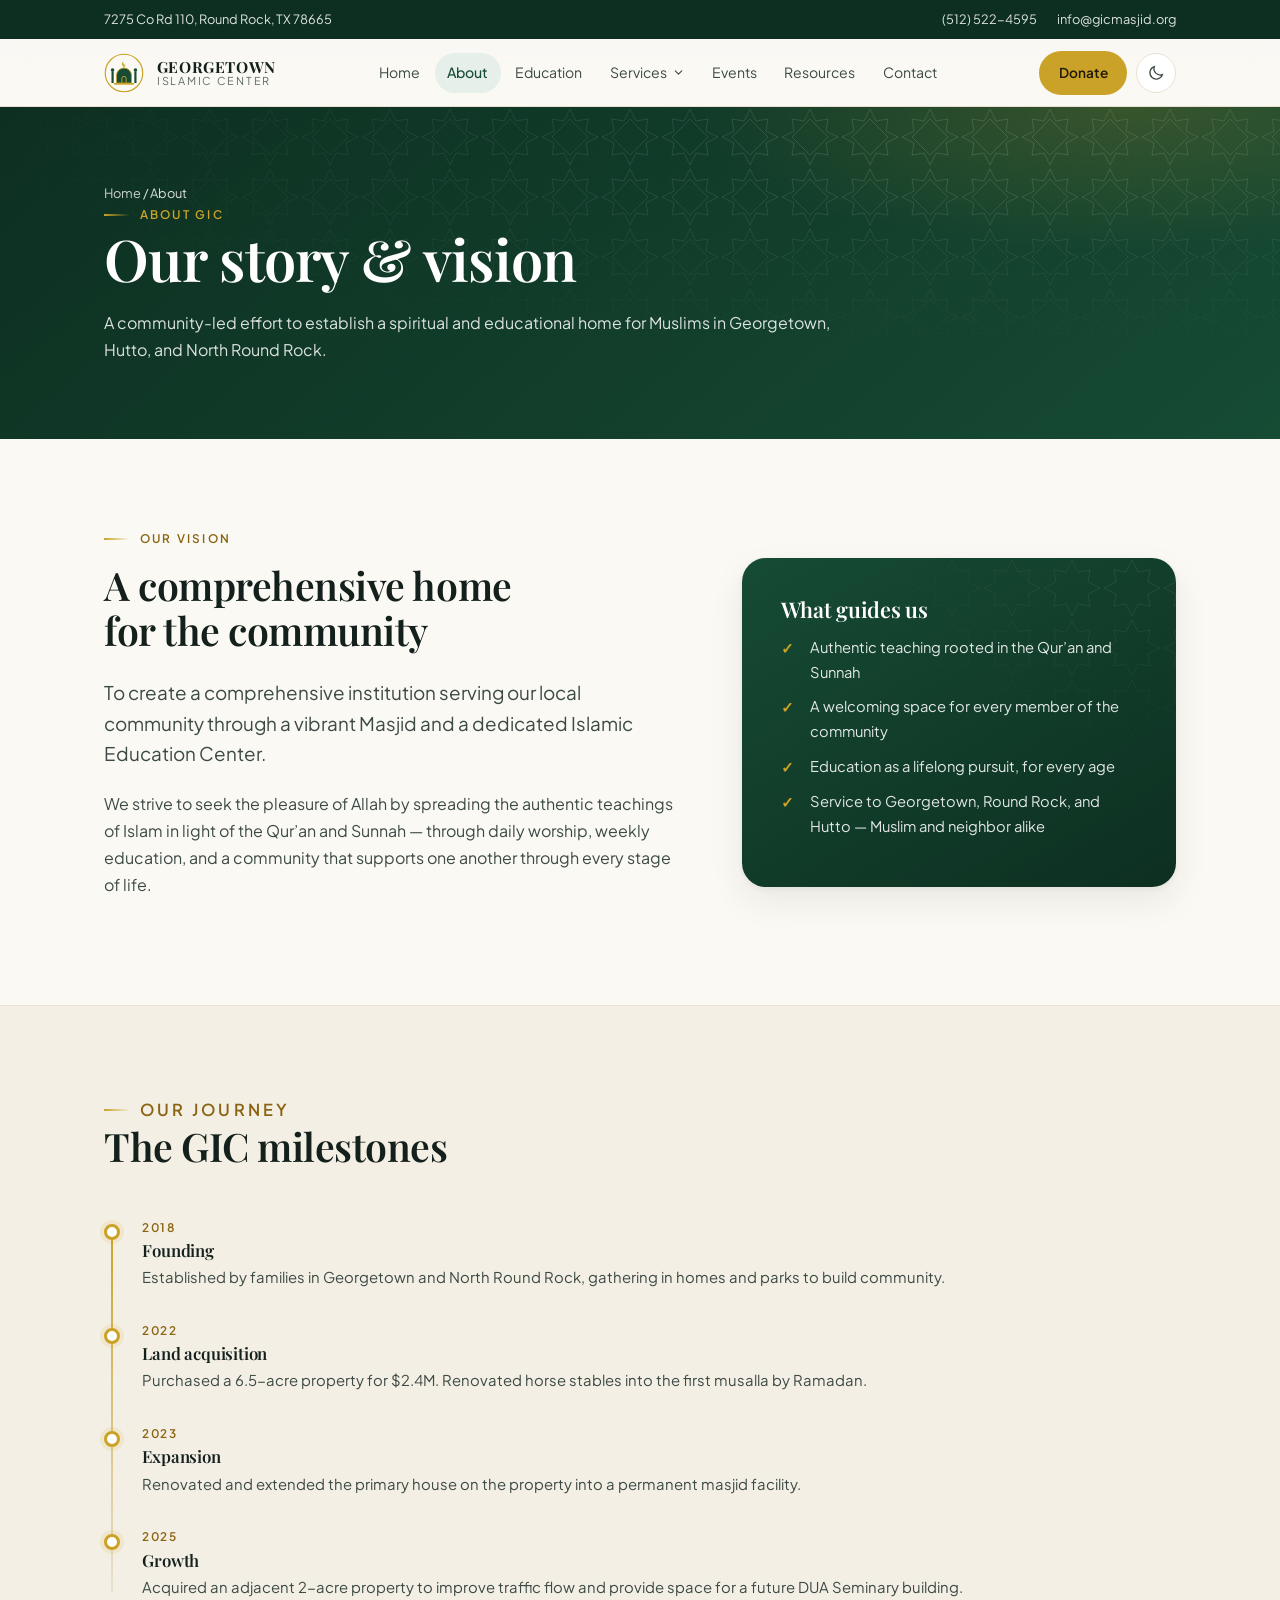
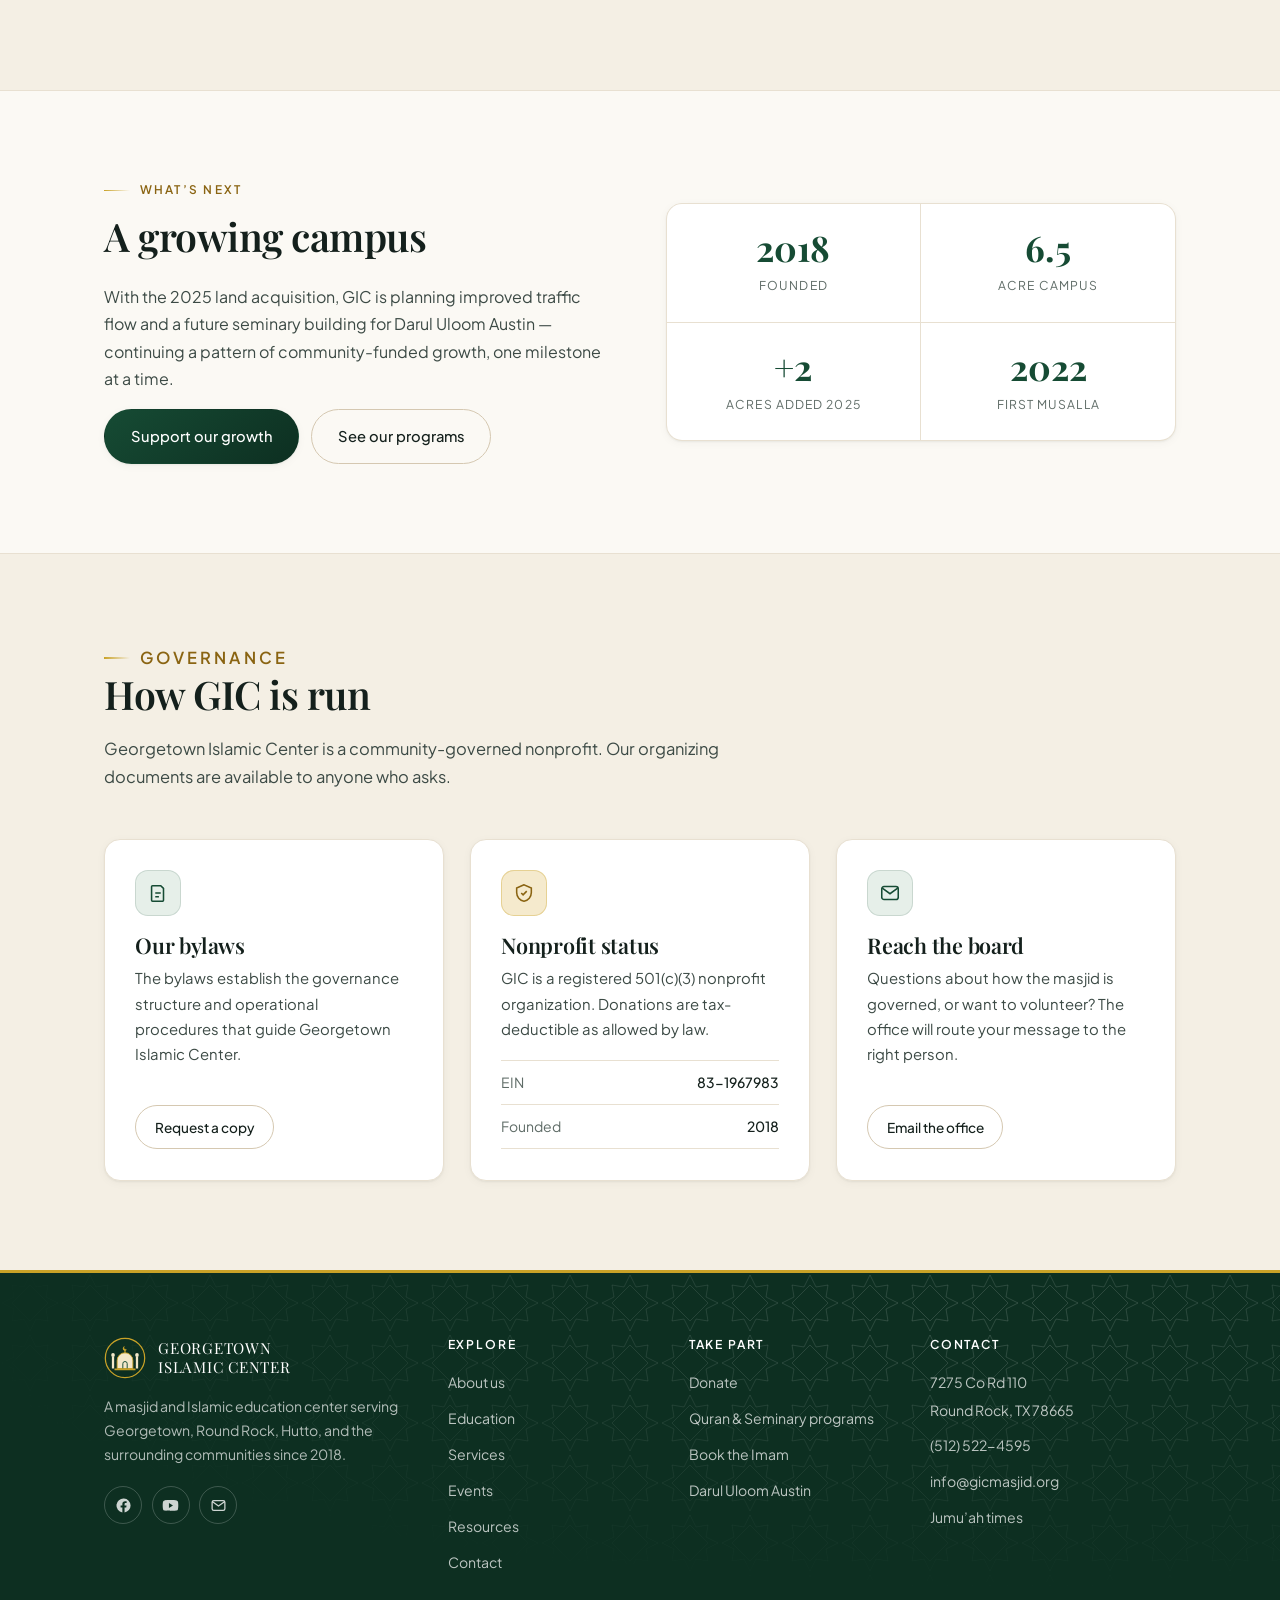
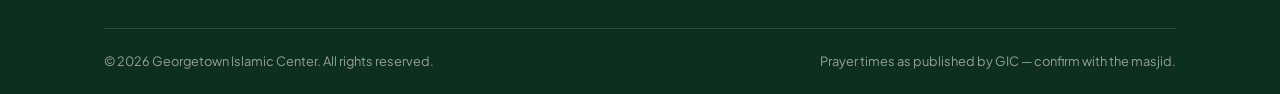
==== commit bba975e7: "Add a Jumu'ah section and sync prayer times with GIC's published schedule The Friday timings only ap" ====
--- a/about.html
+++ b/about.html
@@ -277,6 +277,7 @@
           <li><a href="https://www.google.com/maps/search/?api=1&query=7275+Co+Rd+110+Round+Rock+TX+78665" target="_blank" rel="noopener">7275 Co Rd 110<br>Round Rock, TX 78665</a></li>
           <li><a href="tel:+15125224595">(512) 522-4595</a></li>
           <li><a href="mailto:info@gicmasjid.org">info@gicmasjid.org</a></li>
+          <li><a href="index.html#jumuah">Jumu&rsquo;ah times</a></li>
         </ul>
       </div>
     </div>
--- a/assets/css/site.css
+++ b/assets/css/site.css
@@ -522,10 +522,51 @@
   background: var(--line);
   border-top: 1px solid var(--line);
 }
-.jumuah-strip div { background: var(--surface); padding: .95rem 1.4rem; }
+.jumuah-strip div, .jumuah-strip a {
+  background: var(--surface); padding: .95rem 1.4rem;
+  display: block; text-decoration: none; transition: background-color .16s ease;
+}
+.jumuah-strip a:hover { background: var(--green-soft); }
 .jumuah-strip span { display: block; font-size: .68rem; letter-spacing: .13em; text-transform: uppercase; color: var(--gold-deep); margin-bottom: .2rem; }
 .jumuah-strip b { font-size: .98rem; color: var(--ink); font-weight: 600; font-variant-numeric: tabular-nums; }
 .jumuah-strip small { display: block; font-size: .74rem; color: var(--ink-3); }
+
+/* ---------- Jumu'ah ---------- */
+
+.jumuah-grid {
+  display: grid; gap: clamp(1rem, 2.2vw, 1.6rem);
+  grid-template-columns: repeat(auto-fit, minmax(290px, 1fr));
+}
+.jumuah-card {
+  position: relative; overflow: hidden;
+  background: var(--surface);
+  border: 1px solid var(--line);
+  border-left: 4px solid var(--gold);
+  border-radius: var(--radius);
+  box-shadow: var(--shadow-sm);
+  padding: clamp(1.4rem, 2.4vw, 1.85rem);
+}
+.jumuah-card__label {
+  display: block;
+  font-size: .72rem; font-weight: 600; letter-spacing: .16em; text-transform: uppercase;
+  color: var(--gold-deep); margin-bottom: 1.1rem;
+}
+.jumuah-times { display: flex; align-items: center; gap: clamp(.9rem, 3vw, 1.6rem); }
+.jumuah-times div { flex: none; }
+.jumuah-times b {
+  display: block;
+  font-family: var(--font-display); font-weight: 700;
+  font-size: clamp(1.5rem, 3.4vw, 1.95rem); line-height: 1.15;
+  color: var(--ink); font-variant-numeric: tabular-nums;
+}
+.jumuah-times span {
+  display: block; margin-top: .2rem;
+  font-size: .72rem; letter-spacing: .12em; text-transform: uppercase; color: var(--ink-3);
+}
+.jumuah-times .salah b { color: var(--accent); }
+.jumuah-times .sep { color: var(--line-strong); display: grid; place-items: center; }
+.jumuah-times .sep svg { width: 22px; height: 22px; }
+.jumuah-card p { font-size: .89rem; margin: 1.1rem 0 0; }
 
 /* ---------- Cards ---------- */
 
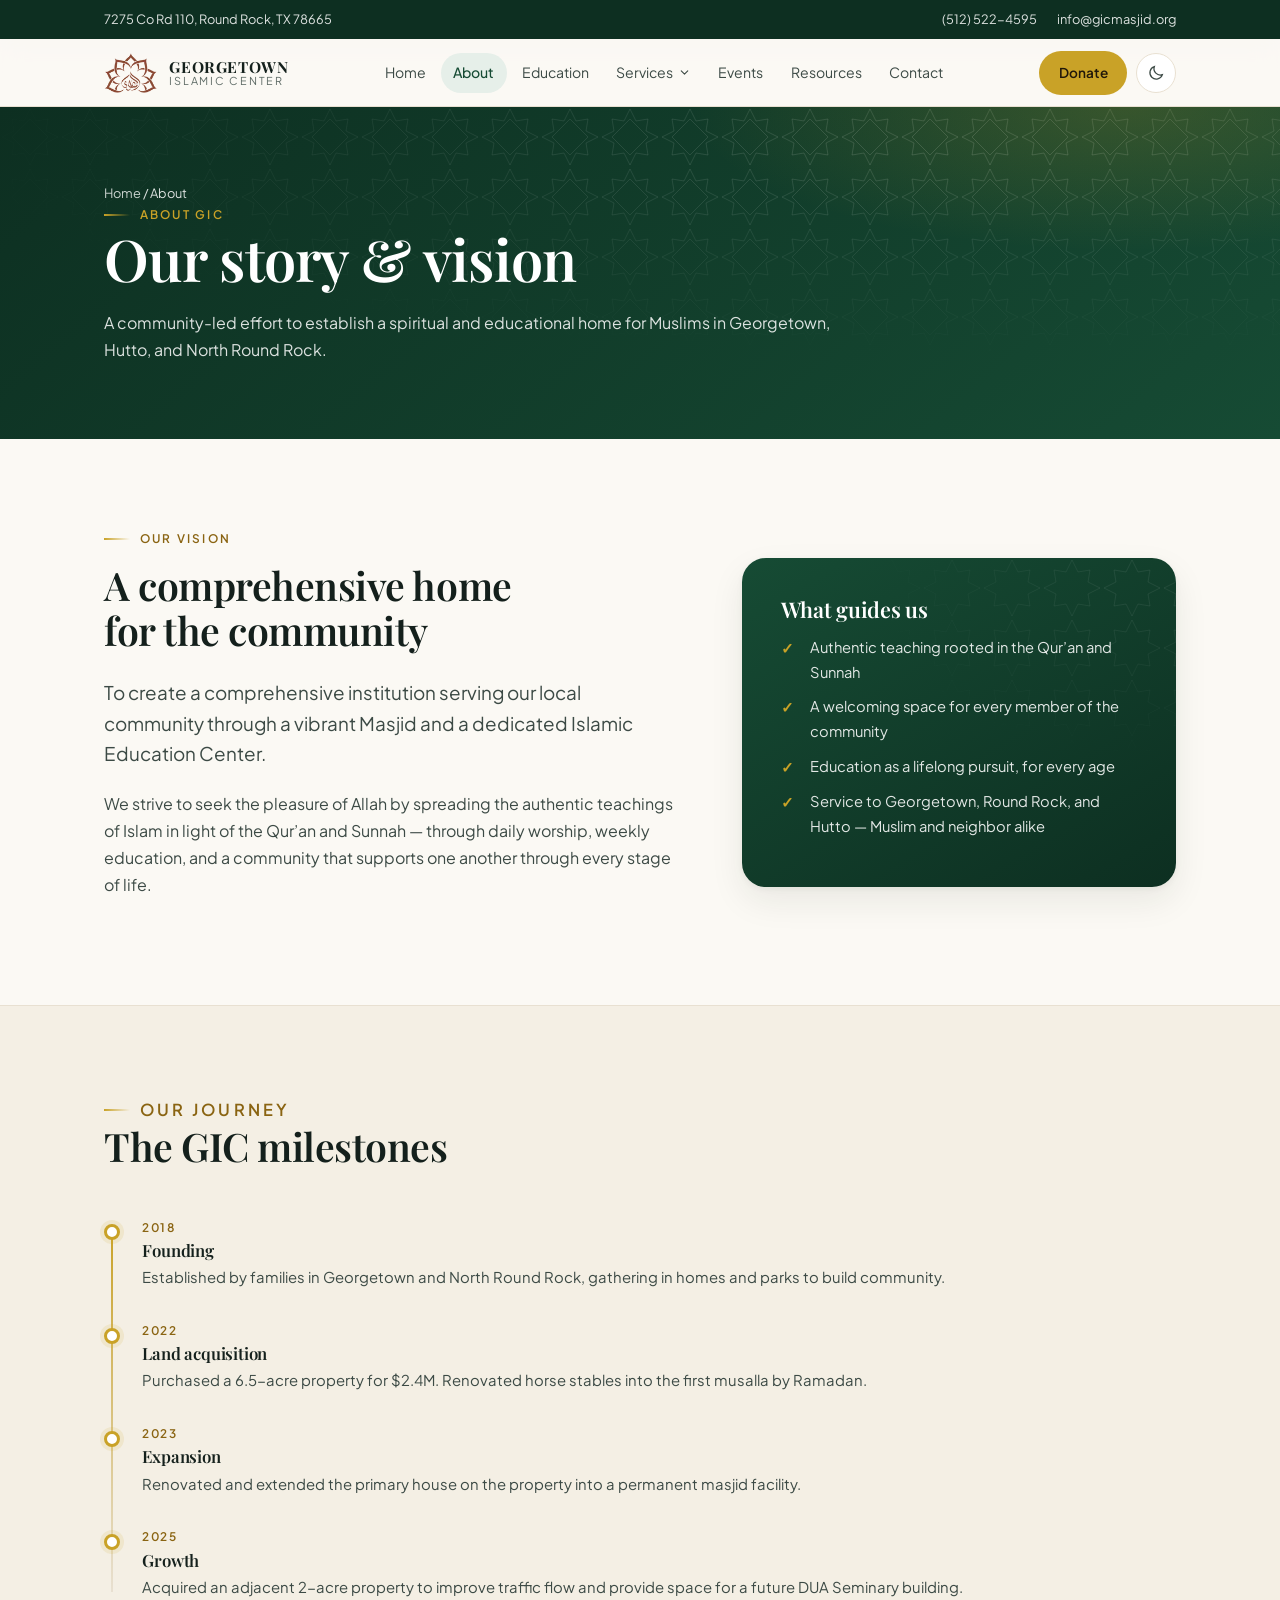
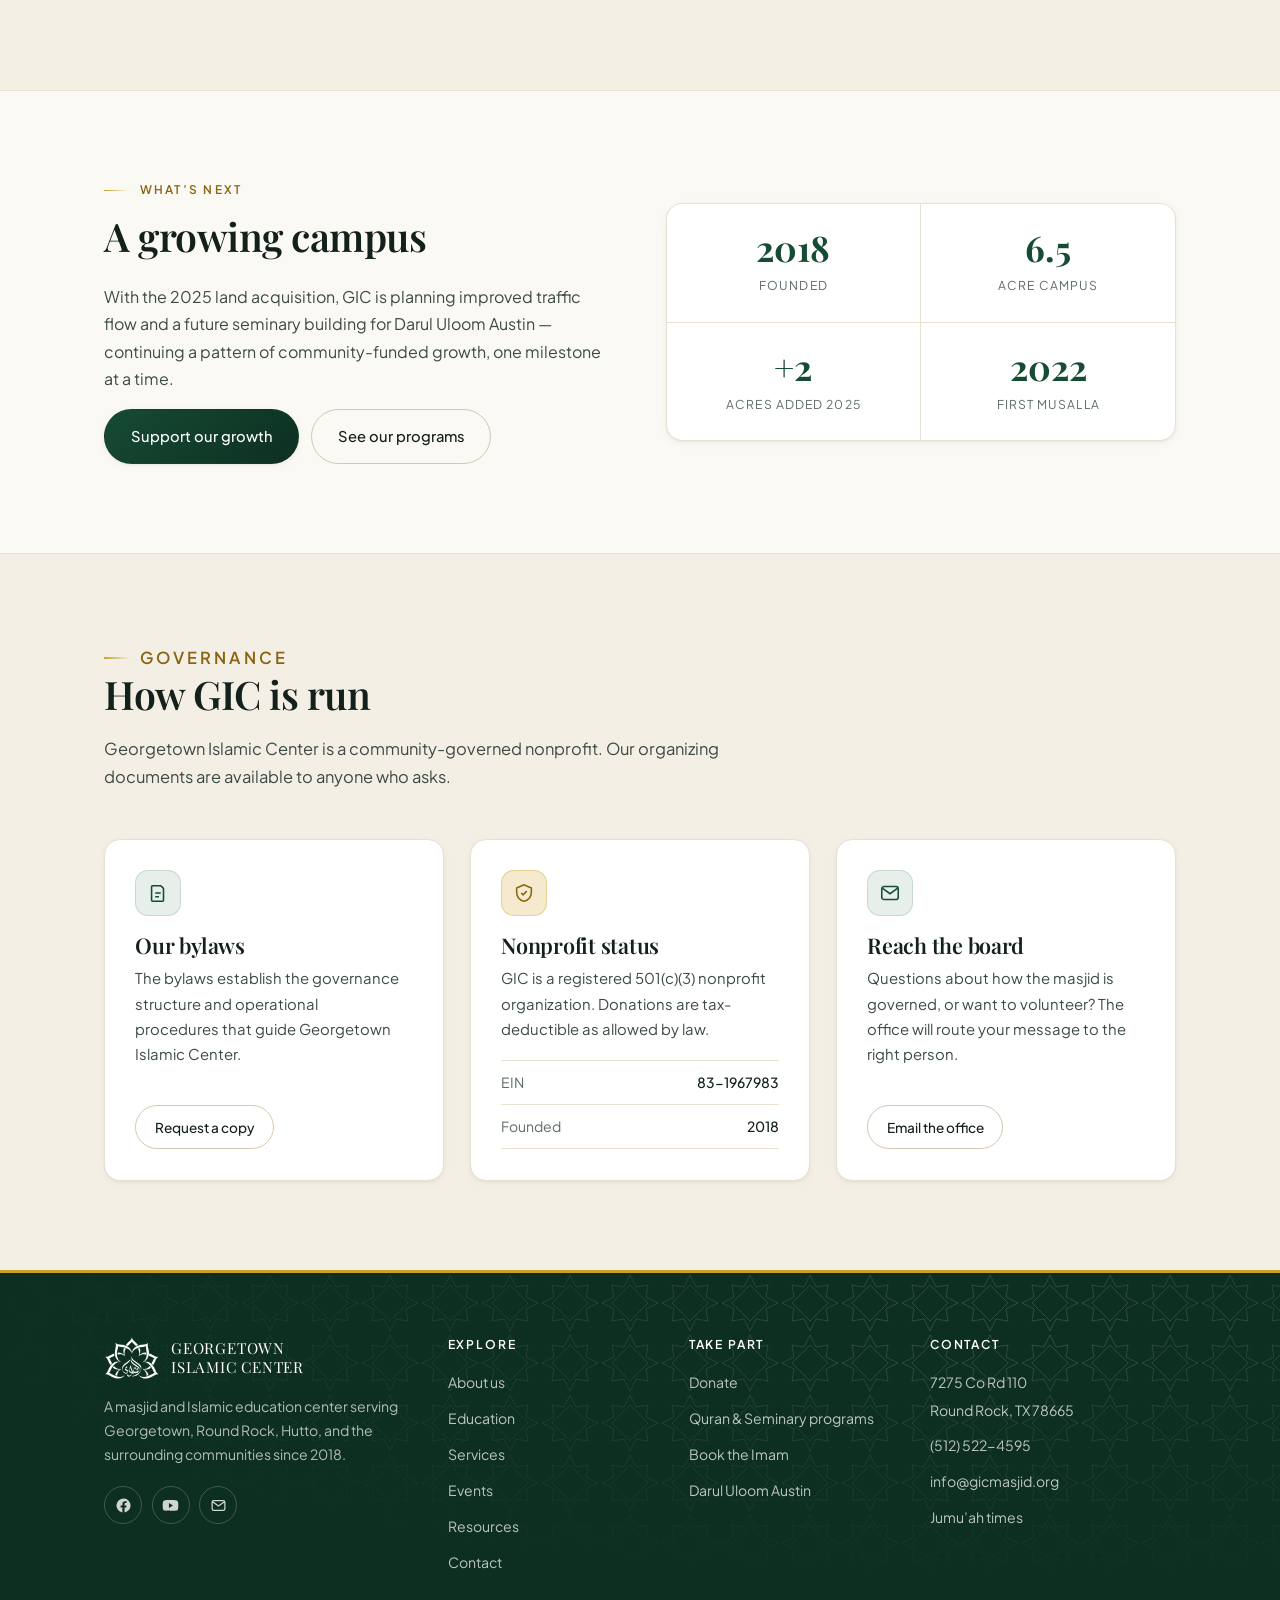
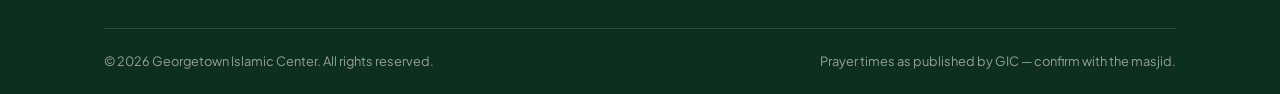
==== commit 30af3be4: "Use GIC's real logo and drop the call-to-confirm line on Jumu'ah The header and footer used a hand-d" ====
--- a/about.html
+++ b/about.html
@@ -58,19 +58,7 @@
 <header class="site-header">
   <div class="wrap">
     <a class="brand" href="index.html">
-      <svg viewBox="0 0 48 48" aria-hidden="true" focusable="false">
-  <circle cx="24" cy="24" r="22.5" fill="none" stroke="#c9a227" stroke-width="1.4"/>
-  <rect x="9" y="22" width="2.6" height="14" fill="#164b34"/>
-  <circle cx="10.3" cy="20.5" r="2.1" fill="#164b34"/>
-  <rect x="36.4" y="22" width="2.6" height="14" fill="#164b34"/>
-  <circle cx="37.7" cy="20.5" r="2.1" fill="#164b34"/>
-  <path d="M15 36V27a9 9 0 0 1 18 0v9z" fill="#164b34"/>
-  <path d="M15 36V27a9 9 0 0 1 18 0v9z" fill="none" stroke="#c9a227" stroke-width="1"/>
-  <path d="M21.5 36v-5.5a2.5 2.5 0 0 1 5 0V36" fill="none" stroke="#c9a227" stroke-width="1.1"/>
-  <path d="M24 18v-4" stroke="#c9a227" stroke-width="1.3" stroke-linecap="round"/>
-  <path d="M24 10.5a2.6 2.6 0 1 0 2.4 3.6 2 2 0 1 1 -2.4-3.6z" fill="#c9a227"/>
-  <path d="M12 36h24v2H12z" fill="#c9a227"/>
-</svg>
+      <img src="assets/img/gic-mark.png" alt="Georgetown Islamic Center" width="53" height="40" loading="eager">
       <span class="brand-text">
         <span class="brand-name">Georgetown</span>
         <span class="brand-sub">Islamic Center</span>
@@ -226,19 +214,7 @@
     <div class="footer-grid">
       <div>
         <div class="footer-brand">
-          <svg viewBox="0 0 48 48" aria-hidden="true" focusable="false">
-  <circle cx="24" cy="24" r="22.5" fill="none" stroke="#c9a227" stroke-width="1.4"/>
-  <rect x="9" y="22" width="2.6" height="14" fill="#f3e7c9"/>
-  <circle cx="10.3" cy="20.5" r="2.1" fill="#f3e7c9"/>
-  <rect x="36.4" y="22" width="2.6" height="14" fill="#f3e7c9"/>
-  <circle cx="37.7" cy="20.5" r="2.1" fill="#f3e7c9"/>
-  <path d="M15 36V27a9 9 0 0 1 18 0v9z" fill="#f3e7c9"/>
-  <path d="M15 36V27a9 9 0 0 1 18 0v9z" fill="none" stroke="#c9a227" stroke-width="1"/>
-  <path d="M21.5 36v-5.5a2.5 2.5 0 0 1 5 0V36" fill="none" stroke="#164b34" stroke-width="1.1"/>
-  <path d="M24 18v-4" stroke="#c9a227" stroke-width="1.3" stroke-linecap="round"/>
-  <path d="M24 10.5a2.6 2.6 0 1 0 2.4 3.6 2 2 0 1 1 -2.4-3.6z" fill="#c9a227"/>
-  <path d="M12 36h24v2H12z" fill="#c9a227"/>
-</svg>
+          <img src="assets/img/gic-mark.png" alt="" width="55" height="42" loading="lazy">
           <span>Georgetown<br>Islamic Center</span>
         </div>
         <p>A masjid and Islamic education center serving Georgetown, Round Rock, Hutto, and the surrounding communities since 2018.</p>
--- a/assets/css/site.css
+++ b/assets/css/site.css
@@ -273,7 +273,7 @@
 }
 
 .brand { display: flex; align-items: center; gap: .8rem; text-decoration: none; color: var(--ink); }
-.brand svg { width: 40px; height: 40px; flex: none; }
+.brand img { height: 40px; width: auto; flex: none; }
 .brand-text { display: flex; flex-direction: column; line-height: 1.15; }
 .brand-name {
   font-family: var(--font-display); font-weight: 700;
@@ -929,7 +929,7 @@
 .site-footer a { color: rgba(255,255,255,.72); text-decoration: none; font-size: .88rem; }
 .site-footer a:hover { color: var(--gold); }
 .footer-brand { display: flex; align-items: center; gap: .75rem; margin-bottom: 1rem; }
-.footer-brand svg { width: 42px; height: 42px; }
+.footer-brand img { height: 42px; width: auto; filter: brightness(0) invert(1); }
 .footer-brand span { font-family: var(--font-display); color: #fff; font-size: .95rem; letter-spacing: .05em; text-transform: uppercase; line-height: 1.3; }
 
 .socials { display: flex; gap: .6rem; margin-top: 1.2rem; }
